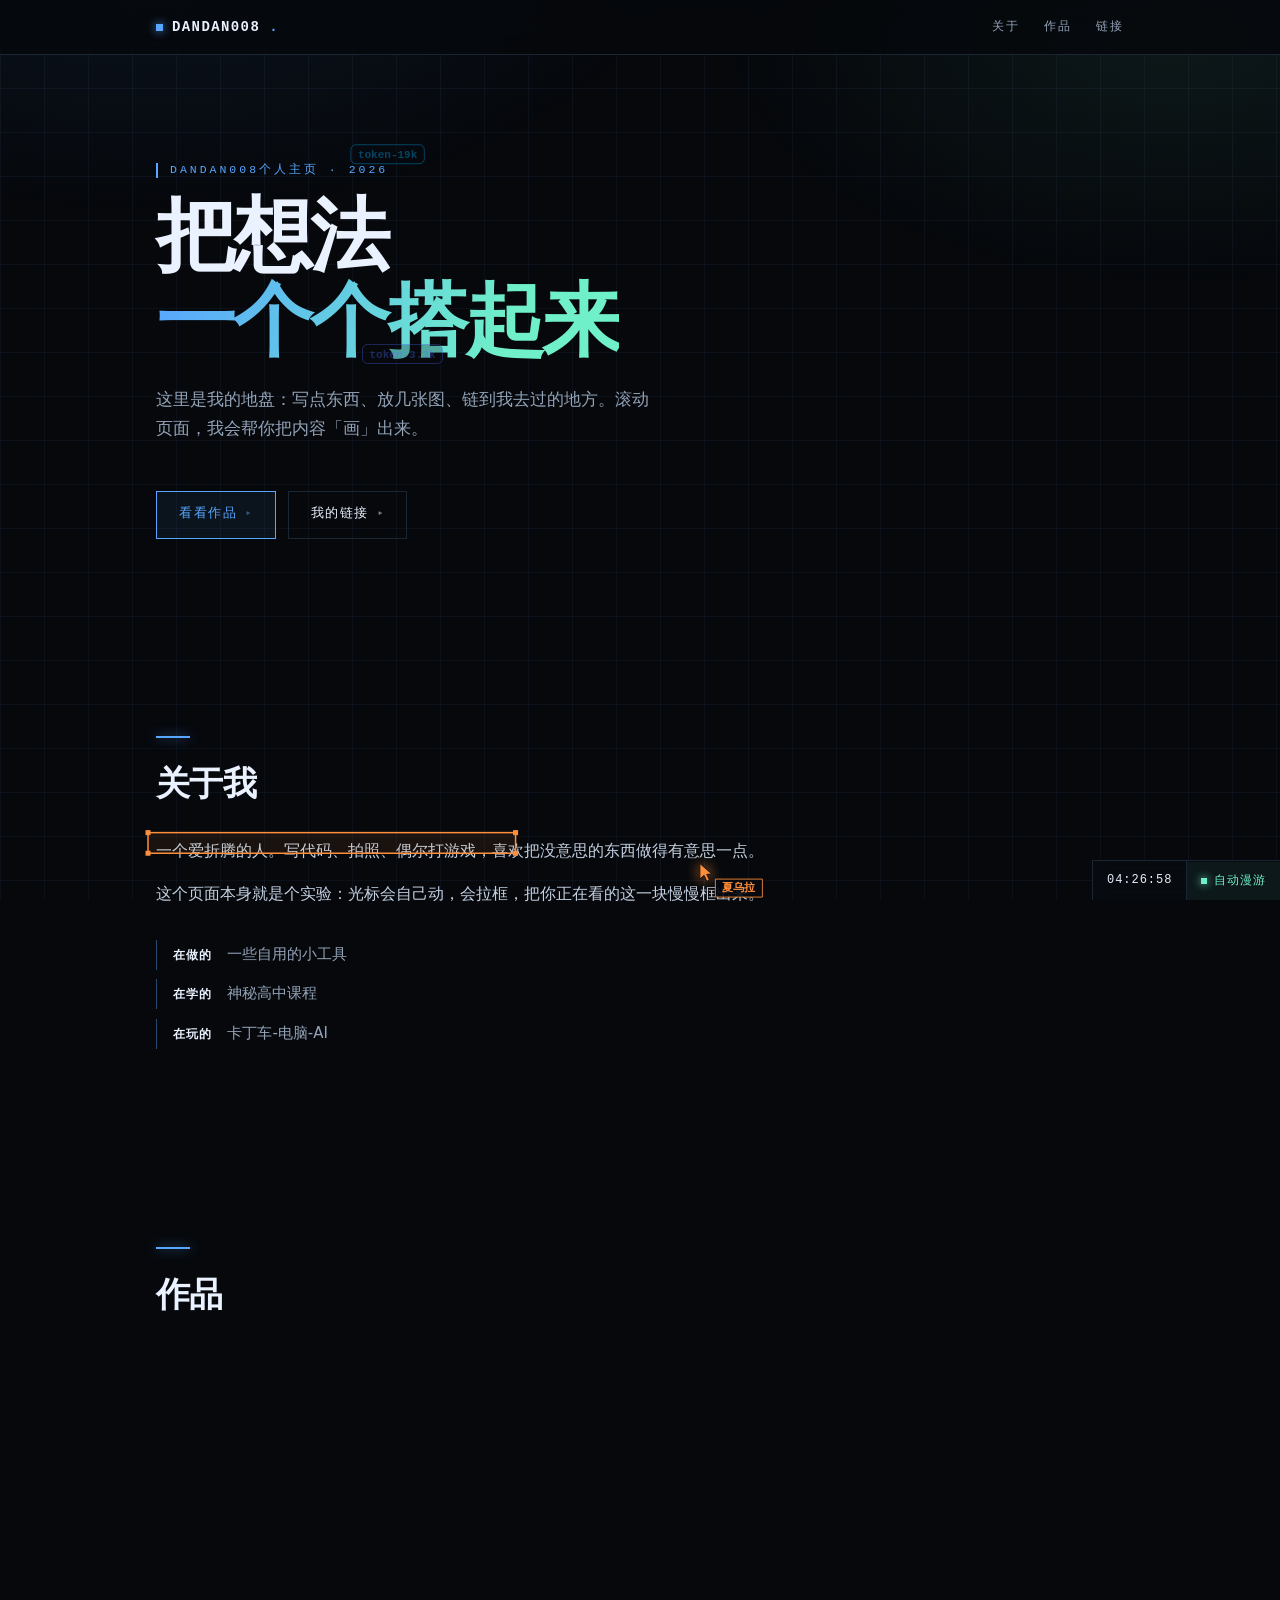
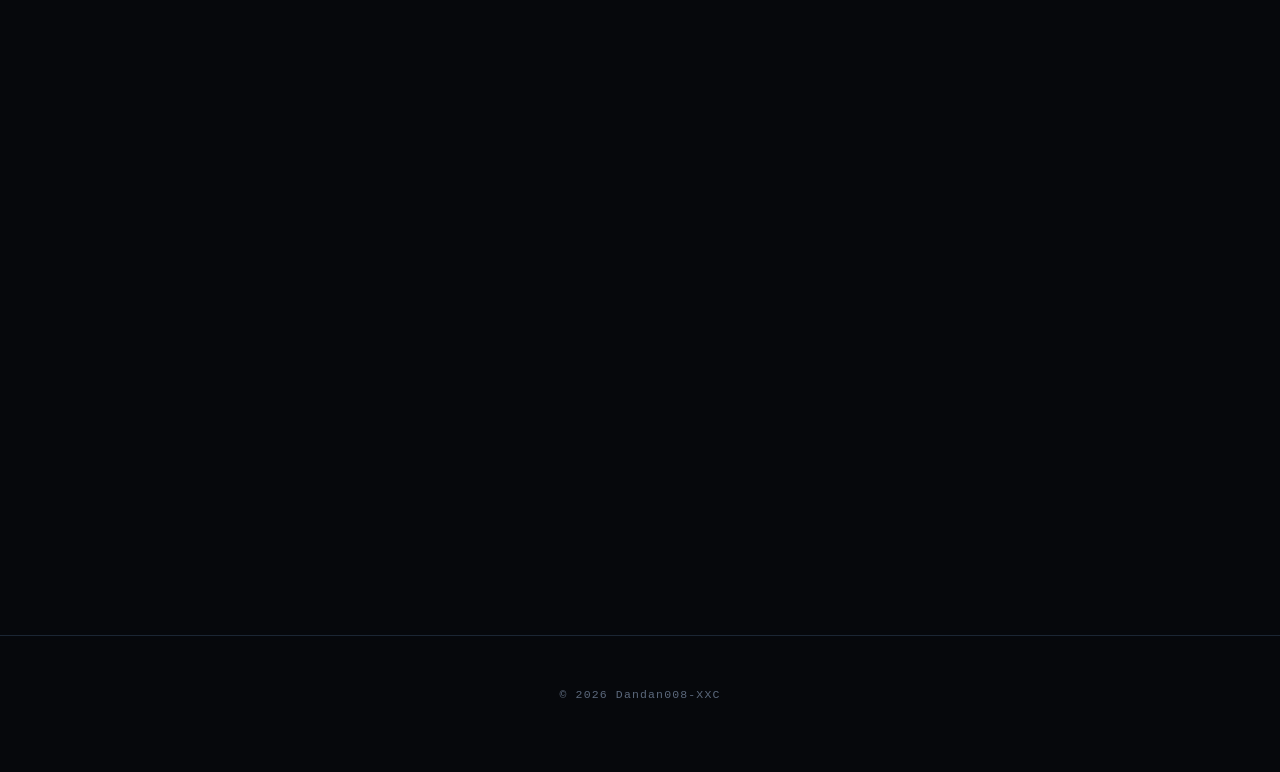
==== index.html @ 2de15831 "塔周围加三座悬浮小塔（缓慢浮动，塔收起时一起淡出）" ====
<!DOCTYPE html>
<html lang="zh-CN">
<head>
<meta charset="utf-8" />
<meta name="viewport" content="width=device-width, initial-scale=1" />
<title>Dandan008-个人主页</title>
<link rel="stylesheet" href="style.css" />
</head>
<body>
<!-- 本文件由 build.py 从 content.json 生成；改文字请用 编辑.bat -->
<!-- 动态鼠标画布：所有光标、拖拽选框都画在这里 -->
<canvas id="fx" aria-hidden="true"></canvas>

<header class="nav">
  <div class="nav-inner">
    <div class="brand">Dandan008<span class="dot">.</span></div>
    <nav>
      <a href="#about">关于</a>
      <a href="#work">作品</a>
      <a href="#links">链接</a>
    </nav>
  </div>
</header>

<main>
  <section class="hero" id="top">
    <p class="eyebrow" data-piece>Dandan008个人主页 · 2026</p>
    <h1 data-piece>把想法<br /><span class="grad">一个个搭起来</span></h1>
    <p class="lede" data-piece>
      这里是我的地盘：写点东西、放几张图、链到我去过的地方。滚动页面，我会帮你把内容「画」出来。
    </p>
    <div class="actions" data-piece>
      <a class="btn primary" href="#work">看看作品</a>
      <a class="btn ghost" href="#links">我的链接</a>
    </div>
  </section>

  <section id="about">
    <h2 data-piece>关于我</h2>
    <p data-piece>一个爱折腾的人。写代码、拍照、偶尔打游戏，喜欢把没意思的东西做得有意思一点。</p>
    <p data-piece>这个页面本身就是个实验：光标会自己动，会拉框，把你正在看的这一块慢慢框出来。</p>
    <ul class="facts">
      <li data-piece><b>在做的</b> 一些自用的小工具</li>
      <li data-piece><b>在学的</b> 神秘高中课程</li>
      <li data-piece><b>在玩的</b> 卡丁车-电脑-AI</li>
    </ul>
  </section>

  <section id="work">
    <h2 data-piece>作品</h2>
    <div class="cards">
      <article class="card" data-piece>
        <div class="tag">工具</div>
        <h3>工具箱</h3>
        <p>把零碎的小程序收进一个本地入口，双击就能开。</p>
      </article>
      <article class="card" data-piece>
        <div class="tag">实验</div>
        <h3>光标画布</h3>
        <p>就是你现在看到的这个：多光标协作，拖拽拉框。</p>
      </article>
      <article class="card" data-piece>
        <div class="tag">记录</div>
        <h3>随手记</h3>
        <p>一些没整理完的想法，先放着。</p>
      </article>
    </div>
  </section>

  <section id="links">
    <h2 data-piece>链接</h2>
    <ul class="links">
      <li data-piece><a href="https://github.com/Thanjinx" target="_blank" rel="noreferrer">GitHub <span>→</span></a></li>
      <li data-piece><a href="https://space.bilibili.com/404094997?spm_id_from=333.1007.0.0" target="_blank" rel="noreferrer">Bilibili <span>→</span></a></li>
      <li data-piece><button type="button" class="link-copy" data-copy="Dandanx123xx@163.com">Email <span class="hint">复制</span></button></li>
    </ul>
  </section>
</main>

<footer>
  <p>© 2026 Dandan008-XXC</p>
</footer>

<!-- 右下角：时钟 + 自动漫游开关 -->
<div class="hud" id="hud">
  <span class="hud-time" id="hudTime">--:--:--</span>
  <button type="button" class="hud-btn" id="hudBtn" aria-pressed="true"
          title="关掉后光标会飞到三个角上待着；再点一次继续">
    <span class="led"></span><span class="hud-label">自动漫游</span>
  </button>
</div>

<script>
// 点一下就复制（Email 之类不想跳走的链接）
document.addEventListener('click', function (e) {
  const btn = e.target.closest('.link-copy');
  if (!btn) return;
  const text = btn.dataset.copy || '';
  const hint = btn.querySelector('.hint');
  const done = () => {
    const old = hint.textContent;
    btn.classList.add('copied');
    hint.textContent = '已复制';
    setTimeout(() => { btn.classList.remove('copied'); hint.textContent = old; }, 1600);
  };
  if (navigator.clipboard && navigator.clipboard.writeText) {
    navigator.clipboard.writeText(text).then(done, () => legacyCopy(text, done));
  } else {
    legacyCopy(text, done);
  }
});

function legacyCopy(text, done) {
  const ta = document.createElement('textarea');
  ta.value = text;
  ta.style.cssText = 'position:fixed;left:-9999px;top:0';
  document.body.appendChild(ta);
  ta.select();
  try { document.execCommand('copy'); done(); } catch (err) { alert('复制失败，手动选一下：' + text); }
  ta.remove();
}
</script>
<!-- 侧边抽屉：Pleiades 监视塔（照原作设定图重画的细线版） -->
<div class="tower" id="tower" aria-hidden="true">
  <svg viewBox="0 0 76 476" preserveAspectRatio="none">
    <defs>
      <radialGradient id="gateGlow" cx="50%" cy="100%" r="90%">
        <stop offset="0%" stop-color="#f2cb7c" stop-opacity=".70"/>
        <stop offset="55%" stop-color="#f2cb7c" stop-opacity=".18"/>
        <stop offset="100%" stop-color="#f2cb7c" stop-opacity="0"/>
      </radialGradient>
      <clipPath id="shaftClip"><rect x="0" y="120" width="76" height="330"/></clipPath>
    </defs>
      <path class="tw-body" d="M32 132 L32 300 L14 430 L8 436 L8 448 L68 448 L68 436 L62 430 L44 300 L44 132 Z"/>
      <path class="tw-dome" d="M33 132 L33 118 A5 5 0 0 1 43 118 L43 132"/>
      <path class="tw-dome" d="M26 132 L26 123 A3.5 3.5 0 0 1 33 123 L33 132"/>
      <path class="tw-dome" d="M43 132 L43 123 A3.5 3.5 0 0 1 50 123 L50 132"/>
      <path class="tw-dome" d="M21 132 L21 126.5 A2.5 2.5 0 0 1 26 126.5 L26 132"/>
      <path class="tw-dome" d="M50 132 L50 126.5 A2.5 2.5 0 0 1 55 126.5 L55 132"/>
      <path class="tw-spire-line" d="M38 4 L36 96 L40 96 Z"/>
      <circle class="tw-tip" cx="38" cy="3" r="2"/>
      <path class="tw-wing" d="M10 446 C 3 320, 10 168, 31 60"/>
      <path class="tw-wing" d="M66 446 C 73 320, 66 168, 45 60"/>
      <path class="tw-hair" d="M26.3 341 L49.7 341"/>
      <path class="tw-hair" d="M22.2 371 L53.8 371"/>
      <path class="tw-hair" d="M18.0 401 L58.0 401"/>
      <path class="tw-body" d="M25 300 L51 300"/>
      <path class="tw-hair" d="M27 294 L27 300"/>
      <path class="tw-hair" d="M31 294 L31 300"/>
      <path class="tw-hair" d="M35 294 L35 300"/>
      <path class="tw-hair" d="M39 294 L39 300"/>
      <path class="tw-hair" d="M43 294 L43 300"/>
      <path class="tw-hair" d="M47 294 L47 300"/>
      <path class="tw-body" d="M26 432 L38 424 L50 432"/>
      <path class="tw-hair" d="M29 432 L29 449"/>
      <path class="tw-hair" d="M33 432 L33 449"/>
      <path class="tw-hair" d="M43 432 L43 449"/>
      <path class="tw-hair" d="M47 432 L47 449"/>
      <path class="tw-hair" d="M8 449 L68 449"/>
      <path class="tw-hair" d="M8 452.5 L68 452.5"/>
      <path class="tw-hair" d="M8 456 L68 456"/>
      <path class="tw-dash" d="M10 464 L34 464 M42 464 L66 464"/>
      <path class="tw-dash" d="M14 470 L30 470 M46 470 L62 470"/>

    <g class="tw-minis">
      <g transform="translate(-32 84) scale(0.55)">
        <g class="tw-mini" style="animation-delay:.0s">
        <path d="M10 2 L9 26 L11 26 Z"/><path d="M6 32 L6 26 A4 4 0 0 1 14 26 L14 32"/>
        <path d="M7 32 L6.4 66 L13.6 66 L13 32 Z"/><path d="M5 66 L15 66"/>
        <path class="tw-mini-door" d="M9 66 L9 62.5 A1 1 0 0 1 11 62.5 L11 66"/>
        </g>
      </g>
      <g transform="translate(-50 246) scale(0.42)">
        <g class="tw-mini" style="animation-delay:-2.4s">
        <path d="M10 2 L9 26 L11 26 Z"/><path d="M6 32 L6 26 A4 4 0 0 1 14 26 L14 32"/>
        <path d="M7 32 L6.4 66 L13.6 66 L13 32 Z"/><path d="M5 66 L15 66"/>
        <path class="tw-mini-door" d="M9 66 L9 62.5 A1 1 0 0 1 11 62.5 L11 66"/>
        </g>
      </g>
      <g transform="translate(-24 358) scale(0.34)">
        <g class="tw-mini" style="animation-delay:-4.7s">
        <path d="M10 2 L9 26 L11 26 Z"/><path d="M6 32 L6 26 A4 4 0 0 1 14 26 L14 32"/>
        <path d="M7 32 L6.4 66 L13.6 66 L13 32 Z"/><path d="M5 66 L15 66"/>
        <path class="tw-mini-door" d="M9 66 L9 62.5 A1 1 0 0 1 11 62.5 L11 66"/>
        </g>
      </g>
    </g>
    <g class="gate" clip-path="url(#shaftClip)">
      <path class="lite" d="M31 449 L31 434 A7 7 0 0 1 45 434 L45 449 Z"/>
      <path class="leaf" d="M31 449 L31 434 A7 7 0 0 1 45 434 L45 449 Z"/>
    </g>
  </svg>
</div>
<div class="tower-slit" aria-hidden="true"></div>

<script src="fx.js"></script>
</body>
</html>
---- style.css ----
:root {
  --bg: #06080c;
  --panel: #0a0e14;
  --line: #1b2634;
  --line-hi: rgba(88,166,255,.45);
  --txt: #eaf2ff;
  --dim: #93a3b8;
  --accent: #58a6ff;
  --accent-2: #6ff0c8;
  --mono: ui-monospace, "JetBrains Mono", "Cascadia Mono", Consolas, Menlo, monospace;
  --max: 1080px;
}

* { box-sizing: border-box; }

html {
  scroll-behavior: smooth;
  background: var(--bg);
  min-height: 100%;
}

body {
  margin: 0;
  color: var(--txt);
  isolation: isolate;
  font: 16px/1.72 "Microsoft YaHei UI", "Microsoft YaHei", "PingFang SC",
        "HarmonyOS Sans SC", "Source Han Sans SC", "Noto Sans SC", system-ui, -apple-system, sans-serif;
  text-rendering: optimizeLegibility;
  -webkit-text-size-adjust: 100%;
  overflow-x: hidden;
}

/* 细网格底纹 + 顶部冷光 */
body::before {
  content: "";
  position: fixed;
  inset: 0;
  z-index: -1;
  pointer-events: none;
  background-image:
    linear-gradient(to right, rgba(120,180,255,.055) 1px, transparent 1px),
    linear-gradient(to bottom, rgba(120,180,255,.055) 1px, transparent 1px),
    radial-gradient(900px 520px at 12% -12%, rgba(88,166,255,.10), transparent 62%),
    radial-gradient(760px 420px at 92% 4%, rgba(111,240,200,.07), transparent 60%);
  background-size: 44px 44px, 44px 44px, 100% 100%, 100% 100%;
}

#fx {
  position: fixed;
  inset: 0;
  width: 100%;
  height: 100%;
  pointer-events: none;
  z-index: 40;
}

/* ---------- 导航 ---------- */
.nav {
  position: sticky;
  top: 0;
  z-index: 60;
  background: rgba(6,8,12,.82);
  backdrop-filter: blur(12px);
  -webkit-backdrop-filter: blur(12px);
  border-bottom: 1px solid var(--line);
}
.nav-inner {
  max-width: var(--max);
  margin: 0 auto;
  display: flex;
  align-items: center;
  justify-content: space-between;
  gap: 20px;
  padding: 15px clamp(20px, 5vw, 56px);
}
.brand {
  display: inline-flex;
  align-items: center;
  gap: 9px;
  font-family: var(--mono);
  font-weight: 600;
  letter-spacing: .1em;
  font-size: 14px;
  text-transform: uppercase;
}
.brand::before {
  content: "";
  width: 7px; height: 7px;
  background: var(--accent);
  box-shadow: 0 0 10px rgba(88,166,255,.9);
}
.brand .dot { color: var(--accent); }
.nav nav { display: flex; gap: 24px; }
.nav a {
  position: relative;
  color: var(--dim);
  text-decoration: none;
  font-family: var(--mono);
  font-size: 12px;
  letter-spacing: .16em;
  text-transform: uppercase;
  transition: color .2s;
}
.nav a::after {
  content: "";
  position: absolute; left: 0; right: 0; bottom: -6px; height: 1px;
  background: var(--accent);
  transform: scaleX(0); transform-origin: left;
  transition: transform .25s;
}
.nav a:hover { color: var(--accent); }
.nav a:hover::after { transform: scaleX(1); }

/* ---------- 版式 ---------- */
main {
  position: relative;
  z-index: 10;
  max-width: var(--max);
  margin: 0 auto;
  padding: 0 clamp(20px, 5vw, 56px) 120px;
}

section { padding: clamp(62px, 11vh, 130px) 0; }

h1 {
  font-size: clamp(40px, 7.4vw, 80px);
  line-height: 1.06;
  letter-spacing: -.035em;
  margin: 12px 0 22px;
  font-weight: 700;
}
.grad {
  background: linear-gradient(104deg, var(--accent) 0%, var(--accent-2) 76%);
  -webkit-background-clip: text;
  background-clip: text;
  color: transparent;
}
h2 {
  position: relative;
  font-size: clamp(24px, 3vw, 34px);
  margin: 0 0 24px;
  letter-spacing: -.015em;
  font-weight: 700;
  padding-top: 18px;
}
h2::before {
  content: "";
  position: absolute; left: 0; top: 0;
  width: 34px; height: 2px;
  background: var(--accent);
  box-shadow: 0 0 12px rgba(88,166,255,.7);
}
h3 { margin: 4px 0 8px; font-size: 17px; letter-spacing: -.01em; }

.eyebrow {
  display: inline-block;
  color: var(--accent);
  font-family: var(--mono);
  font-size: 11.5px;
  letter-spacing: .26em;
  text-transform: uppercase;
  margin: 0;
  padding-left: 12px;
  border-left: 2px solid var(--accent);
  line-height: 1.3;
}
.lede { color: var(--dim); font-size: clamp(15px, 1.5vw, 17px); max-width: 46ch; }
section p { color: #c3d0e0; max-width: 62ch; }

/* ---------- 按钮 ---------- */
.actions { display: inline-flex; gap: 12px; flex-wrap: wrap; margin-top: 30px; }
.btn {
  position: relative;
  display: inline-flex;
  align-items: center;
  gap: 8px;
  padding: 12px 22px;
  border-radius: 0;
  text-decoration: none;
  font-family: var(--mono);
  font-size: 12.5px;
  letter-spacing: .12em;
  text-transform: uppercase;
  border: 1px solid var(--line);
  background: transparent;
  color: var(--txt);
  transition: color .2s, border-color .2s, background .2s, box-shadow .25s;
}
.btn::after {
  content: "▸";
  opacity: .5;
  transition: transform .2s, opacity .2s;
}
.btn:hover::after { transform: translateX(3px); opacity: 1; }
.btn.primary {
  border-color: var(--accent);
  color: var(--accent);
  background: rgba(88,166,255,.07);
}
.btn.primary:hover {
  background: rgba(88,166,255,.16);
  box-shadow: 0 0 0 1px rgba(88,166,255,.5), 0 0 24px rgba(88,166,255,.25);
}
.btn.ghost:hover {
  border-color: var(--accent-2);
  color: var(--accent-2);
  background: rgba(111,240,200,.06);
}

/* ---------- 列表 ---------- */
.facts { list-style: none; padding: 0; margin: 32px 0 0; display: grid; gap: 10px; }
.facts li {
  border-left: 1px solid rgba(88,166,255,.42);
  padding: 2px 0 2px 16px;
  color: var(--dim);
  font-size: 15px;
}
.facts b {
  color: var(--txt);
  font-weight: 600;
  margin-right: 10px;
  font-family: var(--mono);
  font-size: 12px;
  letter-spacing: .1em;
}

.cards {
  display: grid;
  grid-template-columns: repeat(auto-fit, minmax(230px, 1fr));
  gap: 14px;
  margin-top: 6px;
}
.card {
  position: relative;
  padding: 24px;
  border: 1px solid var(--line);
  border-radius: 0;
  background: linear-gradient(180deg, rgba(255,255,255,.022), rgba(255,255,255,0));
  transition: border-color .25s, background .25s;
}
.card::before,
.card::after {
  content: "";
  position: absolute;
  width: 10px; height: 10px;
  border: 1px solid rgba(88,166,255,.35);
  transition: border-color .25s;
  pointer-events: none;
}
.card::before { left: -1px; top: -1px; border-right: 0; border-bottom: 0; }
.card::after { right: -1px; bottom: -1px; border-left: 0; border-top: 0; }
.card:hover {
  border-color: rgba(88,166,255,.35);
  background: linear-gradient(180deg, rgba(88,166,255,.07), rgba(255,255,255,0));
}
.card:hover::before,
.card:hover::after { border-color: var(--accent); }
.card p { color: #aebccd; font-size: 14px; margin: 0; }
.tag {
  display: inline-block;
  font-family: var(--mono);
  font-size: 10.5px;
  letter-spacing: .14em;
  text-transform: uppercase;
  color: var(--accent-2);
  border: 1px solid rgba(111,240,200,.32);
  border-radius: 0;
  padding: 3px 8px;
  margin-bottom: 14px;
}

.links { list-style: none; padding: 0; margin: 4px 0 0; }
.links li { border-bottom: 1px solid var(--line); position: relative; }
.links a {
  display: flex;
  justify-content: space-between;
  align-items: center;
  padding: 17px 2px;
  color: var(--txt);
  text-decoration: none;
  font-size: 16px;
  transition: padding .25s, color .25s;
}
.links button {
  display: flex;
  justify-content: space-between;
  align-items: center;
  width: 100%;
  padding: 17px 2px;
  color: var(--txt);
  background: none;
  border: 0;
  font: inherit;
  font-size: 16px;
  text-align: left;
  cursor: pointer;
  transition: padding .25s, color .25s;
}
.links button .hint { color: var(--accent); font-family: var(--mono); font-size: 12px; letter-spacing: .1em; transition: opacity .25s; }
.links button:hover { padding-left: 12px; color: var(--accent); }
.links button.copied .hint { opacity: .9; }
.links a span { color: var(--accent); transition: transform .25s; }
.links a:hover { padding-left: 12px; color: var(--accent); }
.links a:hover span { transform: translateX(4px); }

footer {
  position: relative;
  z-index: 10;
  text-align: center;
  color: #5b687c;
  font-family: var(--mono);
  font-size: 11.5px;
  letter-spacing: .1em;
  padding: 38px 20px 56px;
  border-top: 1px solid var(--line);
}

/* ---------- 滚动构建：被光标「框出来」后蹦出来 ---------- */
[data-piece] {
  opacity: 0;
  will-change: opacity, transform;
}
[data-piece].in {
  opacity: 1;
  animation: piece-pop .18s cubic-bezier(.2,.9,.2,1) both;
}
@keyframes piece-pop {
  0%   { opacity: 0; transform: translateY(4px) scale(.985); }
  100% { opacity: 1; transform: none; }
}

@media (prefers-reduced-motion: reduce) {
  [data-piece] { opacity: 1 !important; animation: none !important; }
  html { scroll-behavior: auto; }
}

/* 右下角：时钟 + 自动漫游开关 */
.hud {
  position: fixed;
  right: var(--sbw, 0px);
  bottom: 0;
  z-index: 60;
  display: flex;
  align-items: center;
  gap: 0;
  padding: 0;
  border: 1px solid var(--line);
  border-right: 0;
  border-bottom: 0;
  border-radius: 0;
  background: rgba(8,11,16,.82);
  backdrop-filter: blur(10px);
  -webkit-backdrop-filter: blur(10px);
  font-family: var(--mono);
  font-size: 12px;
  font-weight: 500;
  color: var(--txt);
  user-select: none;
}
.hud-time {
  padding: 9px 14px;
  letter-spacing: .08em;
  font-variant-numeric: tabular-nums;
  border-right: 1px solid var(--line);
}
.hud-btn {
  display: inline-flex;
  align-items: center;
  gap: 7px;
  padding: 9px 14px;
  border: 0;
  border-radius: 0;
  background: transparent;
  color: var(--dim);
  font: inherit;
  font-size: 11.5px;
  letter-spacing: .08em;
  cursor: pointer;
  transition: color .2s, background .2s;
}
.hud-btn .led {
  width: 6px; height: 6px;
  background: #39424f;
  transition: background .2s, box-shadow .2s;
}
.hud-btn[aria-pressed="true"] { color: var(--accent-2); background: rgba(111,240,200,.06); }
.hud-btn[aria-pressed="true"] .led { background: var(--accent-2); box-shadow: 0 0 8px var(--accent-2); }
.hud-btn:hover { color: var(--txt); }

body.away .tower-slit { opacity: 1; }

/* ===== 侧边抽屉：Pleiades 监视塔（细线蓝图） ===== */
.tower {
  position: fixed;
  right: var(--sbw, 0px);
  top: 50%;
  z-index: 55;
  width: 76px;
  height: min(62vh, 470px);
  margin-top: calc(min(62vh, 470px) / -2);
  pointer-events: none;
  transform: translateX(calc(100% + 24px));
  transition: transform .42s cubic-bezier(.25,.9,.2,1);
}
.tower.in { transform: translateX(0); }
.tower svg { width: 100%; height: 100%; display: block; overflow: visible; }

.tower svg path, .tower svg circle { vector-effect: non-scaling-stroke; }
.tw-body {
  fill: rgba(224,185,106,.045);
  stroke: rgba(224,185,106,.62);
  stroke-width: 1;
}
.tw-dome { fill: rgba(224,185,106,.06); stroke: rgba(224,185,106,.55); stroke-width: 1; }
.tw-spire-line { fill: rgba(224,185,106,.08); stroke: rgba(224,185,106,.62); stroke-width: 1; }
.tw-wing { fill: none; stroke: rgba(224,185,106,.28); stroke-width: 1; }
.tw-hair { stroke: rgba(224,185,106,.22); stroke-width: 1; fill: none; }
.tw-dash { stroke: rgba(224,185,106,.30); stroke-width: 1; stroke-dasharray: 3 4; fill: none; }
.tw-minis { transition: opacity .3s ease; }
.tower:not(.in) .tw-minis { opacity: 0; }
.tw-mini { animation: twFloat 7.5s ease-in-out infinite; }
.tw-mini path {
  fill: none;
  stroke: rgba(224,185,106,.52);
  stroke-width: 1;
  vector-effect: non-scaling-stroke;
}
.tw-mini path.tw-mini-door { stroke: rgba(240,217,168,.55); }
@keyframes twFloat {
  0%, 100% { transform: translateY(0); }
  50%      { transform: translateY(-5px); }
}
.tw-tip { fill: #f0d9a8; filter: drop-shadow(0 0 6px rgba(240,217,168,.9)); }

.gate .leaf {
  fill: rgba(8,7,4,.95);
  stroke: rgba(224,185,106,.62);
  stroke-width: 1;
  vector-effect: non-scaling-stroke;
  transition: transform .34s ease, opacity .34s ease;
}
.gate .lite {
  fill: url(#gateGlow);
  stroke: rgba(224,185,106,.55);
  stroke-width: 1;
  vector-effect: non-scaling-stroke;
  opacity: 0;
  transition: opacity .3s ease;
}
.tower.open .gate .leaf { transform: translate(0, 24px); opacity: 0; }
.tower.open .gate .lite { opacity: 1; }

/* 收起时贴在屏幕边缘的一道塔影 */
.tower-slit {
  position: fixed; right: var(--sbw, 0px); top: 50%; z-index: 54;
  width: 2px; height: min(62vh, 470px); margin-top: calc(min(62vh, 470px) / -2);
  pointer-events: none;
  opacity: 0; transition: opacity .3s ease;
  background: linear-gradient(180deg, rgba(240,217,168,.55), rgba(240,217,168,.10));
  box-shadow: 0 0 10px rgba(240,200,120,.30);
}
body.away .tower-slit { opacity: 1; }

@media (max-width: 560px) {
  .tower, .tower-slit { display: none; }
}
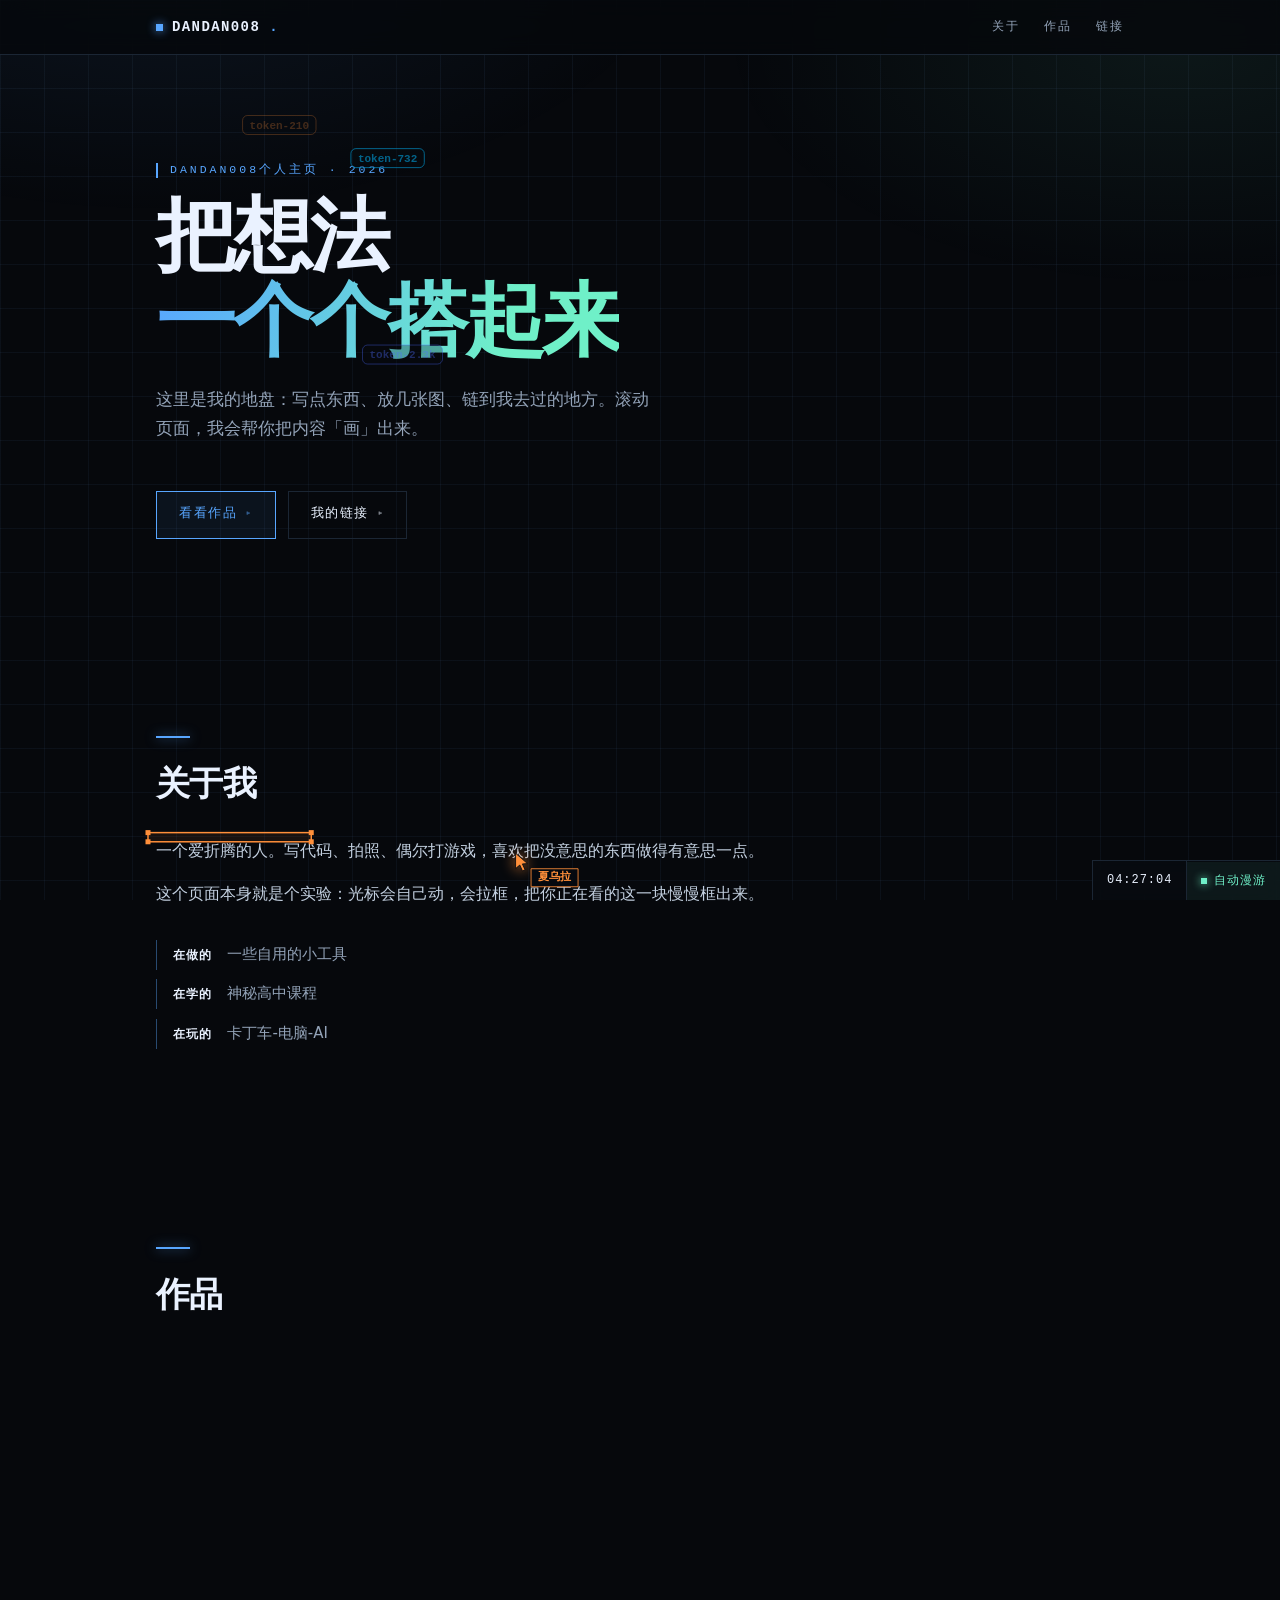
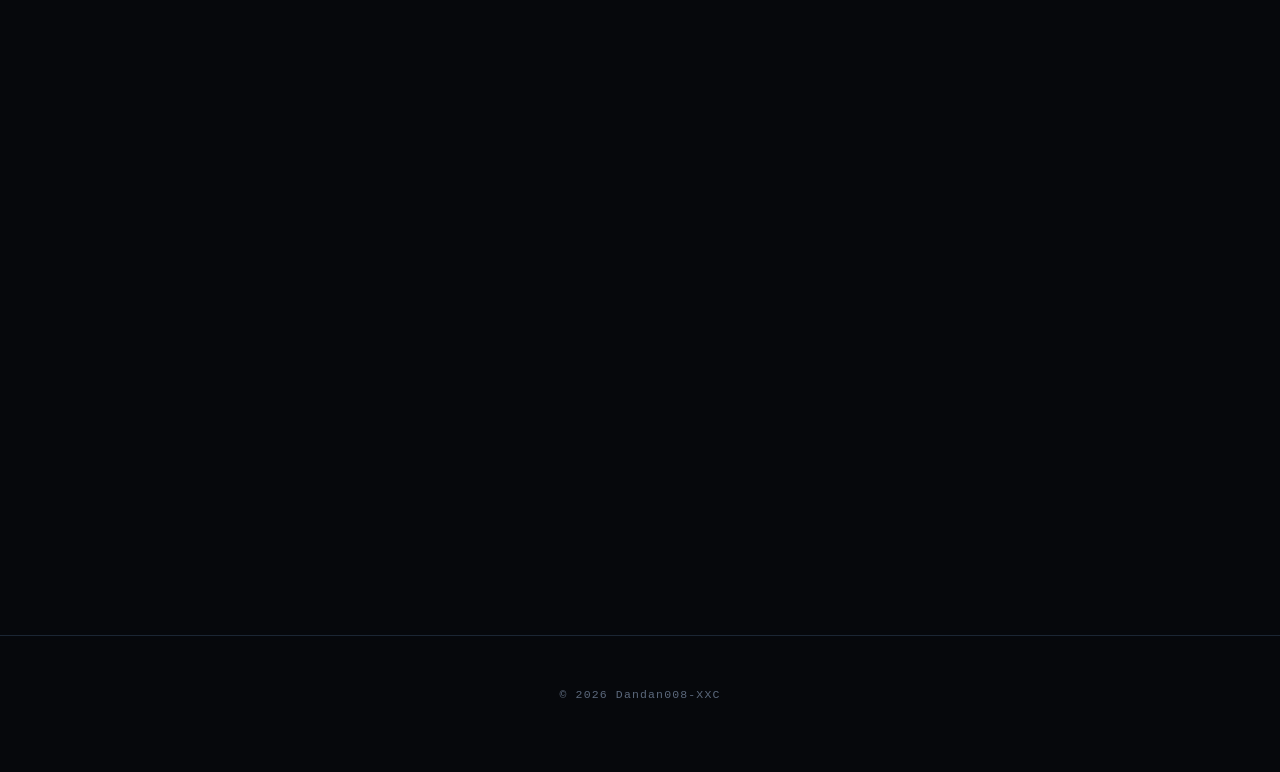
==== commit beb52479: "三座小塔改成挂在塔顶：顶端穹顶群下方倒悬，随主塔一起淡入淡出" ====
--- a/index.html
+++ b/index.html
@@ -122,7 +122,7 @@
 </script>
 <!-- 侧边抽屉：Pleiades 监视塔（照原作设定图重画的细线版） -->
 <div class="tower" id="tower" aria-hidden="true">
-  <svg viewBox="0 0 76 476" preserveAspectRatio="none">
+<svg viewBox="0 0 76 476" preserveAspectRatio="none">
     <defs>
       <radialGradient id="gateGlow" cx="50%" cy="100%" r="90%">
         <stop offset="0%" stop-color="#f2cb7c" stop-opacity=".70"/>
@@ -131,60 +131,56 @@
       </radialGradient>
       <clipPath id="shaftClip"><rect x="0" y="120" width="76" height="330"/></clipPath>
     </defs>
-      <path class="tw-body" d="M32 132 L32 300 L14 430 L8 436 L8 448 L68 448 L68 436 L62 430 L44 300 L44 132 Z"/>
-      <path class="tw-dome" d="M33 132 L33 118 A5 5 0 0 1 43 118 L43 132"/>
-      <path class="tw-dome" d="M26 132 L26 123 A3.5 3.5 0 0 1 33 123 L33 132"/>
-      <path class="tw-dome" d="M43 132 L43 123 A3.5 3.5 0 0 1 50 123 L50 132"/>
-      <path class="tw-dome" d="M21 132 L21 126.5 A2.5 2.5 0 0 1 26 126.5 L26 132"/>
-      <path class="tw-dome" d="M50 132 L50 126.5 A2.5 2.5 0 0 1 55 126.5 L55 132"/>
-      <path class="tw-spire-line" d="M38 4 L36 96 L40 96 Z"/>
-      <circle class="tw-tip" cx="38" cy="3" r="2"/>
-      <path class="tw-wing" d="M10 446 C 3 320, 10 168, 31 60"/>
-      <path class="tw-wing" d="M66 446 C 73 320, 66 168, 45 60"/>
-      <path class="tw-hair" d="M26.3 341 L49.7 341"/>
-      <path class="tw-hair" d="M22.2 371 L53.8 371"/>
-      <path class="tw-hair" d="M18.0 401 L58.0 401"/>
-      <path class="tw-body" d="M25 300 L51 300"/>
-      <path class="tw-hair" d="M27 294 L27 300"/>
-      <path class="tw-hair" d="M31 294 L31 300"/>
-      <path class="tw-hair" d="M35 294 L35 300"/>
-      <path class="tw-hair" d="M39 294 L39 300"/>
-      <path class="tw-hair" d="M43 294 L43 300"/>
-      <path class="tw-hair" d="M47 294 L47 300"/>
-      <path class="tw-body" d="M26 432 L38 424 L50 432"/>
-      <path class="tw-hair" d="M29 432 L29 449"/>
-      <path class="tw-hair" d="M33 432 L33 449"/>
-      <path class="tw-hair" d="M43 432 L43 449"/>
-      <path class="tw-hair" d="M47 432 L47 449"/>
-      <path class="tw-hair" d="M8 449 L68 449"/>
-      <path class="tw-hair" d="M8 452.5 L68 452.5"/>
-      <path class="tw-hair" d="M8 456 L68 456"/>
-      <path class="tw-dash" d="M10 464 L34 464 M42 464 L66 464"/>
-      <path class="tw-dash" d="M14 470 L30 470 M46 470 L62 470"/>
-
-    <g class="tw-minis">
-      <g transform="translate(-32 84) scale(0.55)">
-        <g class="tw-mini" style="animation-delay:.0s">
-        <path d="M10 2 L9 26 L11 26 Z"/><path d="M6 32 L6 26 A4 4 0 0 1 14 26 L14 32"/>
-        <path d="M7 32 L6.4 66 L13.6 66 L13 32 Z"/><path d="M5 66 L15 66"/>
-        <path class="tw-mini-door" d="M9 66 L9 62.5 A1 1 0 0 1 11 62.5 L11 66"/>
-        </g>
-      </g>
-      <g transform="translate(-50 246) scale(0.42)">
-        <g class="tw-mini" style="animation-delay:-2.4s">
-        <path d="M10 2 L9 26 L11 26 Z"/><path d="M6 32 L6 26 A4 4 0 0 1 14 26 L14 32"/>
-        <path d="M7 32 L6.4 66 L13.6 66 L13 32 Z"/><path d="M5 66 L15 66"/>
-        <path class="tw-mini-door" d="M9 66 L9 62.5 A1 1 0 0 1 11 62.5 L11 66"/>
-        </g>
-      </g>
-      <g transform="translate(-24 358) scale(0.34)">
-        <g class="tw-mini" style="animation-delay:-4.7s">
-        <path d="M10 2 L9 26 L11 26 Z"/><path d="M6 32 L6 26 A4 4 0 0 1 14 26 L14 32"/>
-        <path d="M7 32 L6.4 66 L13.6 66 L13 32 Z"/><path d="M5 66 L15 66"/>
-        <path class="tw-mini-door" d="M9 66 L9 62.5 A1 1 0 0 1 11 62.5 L11 66"/>
-        </g>
-      </g>
-    </g>
+      <g class="tw-minis"><g class="tw-mini" style="animation-delay:-1.5s">
+          <path class="tw-mini-dome" d="M33.8 116 L33.8 110 A4.2 4.2 0 0 1 42.2 110 L42.2 116"/>
+          <path d="M33.8 116 L36.236 196 L39.764 196 L42.2 116 Z"/>
+          <path class="tw-mini-hair" d="M34.64 142 L41.36 142"/>
+          <path class="tw-mini-hair" d="M35.396 172 L40.604 172"/>
+          <path class="tw-mini-hair" d="M35.9 200 L40.1 200"/>
+        </g></g>
+        <path class="tw-body" d="M32 132 L32 300 L14 430 L8 436 L8 448 L68 448 L68 436 L62 430 L44 300 L44 132 Z"/>
+        <path class="tw-dome" d="M33 132 L33 118 A5 5 0 0 1 43 118 L43 132"/>
+        <path class="tw-dome" d="M26 132 L26 123 A3.5 3.5 0 0 1 33 123 L33 132"/>
+        <path class="tw-dome" d="M43 132 L43 123 A3.5 3.5 0 0 1 50 123 L50 132"/>
+        <path class="tw-dome" d="M21 132 L21 126.5 A2.5 2.5 0 0 1 26 126.5 L26 132"/>
+        <path class="tw-dome" d="M50 132 L50 126.5 A2.5 2.5 0 0 1 55 126.5 L55 132"/>
+        <g class="tw-minis"><g class="tw-mini" style="animation-delay:.0s">
+          <path class="tw-mini-dome" d="M18.8 130 L18.8 124 A5.2 5.2 0 0 1 29.2 124 L29.2 130"/>
+          <path d="M18.8 130 L24.6 272.0 L23.4 272.0 L29.2 130 Z"/>
+          <path class="tw-mini-hair" d="M19.84 156 L28.16 156"/>
+          <path class="tw-mini-hair" d="M20.776 186 L27.224 186"/>
+          <path class="tw-mini-hair" d="M21.4 214 L26.6 214"/>
+        </g><g class="tw-mini" style="animation-delay:-3.2s">
+          <path class="tw-mini-dome" d="M46.8 130 L46.8 124 A5.2 5.2 0 0 1 57.2 124 L57.2 130"/>
+          <path d="M46.8 130 L52.6 272.0 L51.4 272.0 L57.2 130 Z"/>
+          <path class="tw-mini-hair" d="M47.84 156 L56.16 156"/>
+          <path class="tw-mini-hair" d="M48.775999999999996 186 L55.224000000000004 186"/>
+          <path class="tw-mini-hair" d="M49.4 214 L54.6 214"/>
+        </g></g>
+        <path class="tw-spire-line" d="M38 4 L36 96 L40 96 Z"/>
+        <circle class="tw-tip" cx="38" cy="3" r="2"/>
+        <path class="tw-wing" d="M10 446 C 3 320, 10 168, 31 60"/>
+        <path class="tw-wing" d="M66 446 C 73 320, 66 168, 45 60"/>
+        <path class="tw-hair" d="M26.3 341 L49.7 341"/>
+        <path class="tw-hair" d="M22.2 371 L53.8 371"/>
+        <path class="tw-hair" d="M18.0 401 L58.0 401"/>
+        <path class="tw-body" d="M25 300 L51 300"/>
+        <path class="tw-hair" d="M27 294 L27 300"/>
+        <path class="tw-hair" d="M31 294 L31 300"/>
+        <path class="tw-hair" d="M35 294 L35 300"/>
+        <path class="tw-hair" d="M39 294 L39 300"/>
+        <path class="tw-hair" d="M43 294 L43 300"/>
+        <path class="tw-hair" d="M47 294 L47 300"/>
+        <path class="tw-body" d="M26 432 L38 424 L50 432"/>
+        <path class="tw-hair" d="M29 432 L29 449"/>
+        <path class="tw-hair" d="M33 432 L33 449"/>
+        <path class="tw-hair" d="M43 432 L43 449"/>
+        <path class="tw-hair" d="M47 432 L47 449"/>
+        <path class="tw-hair" d="M8 449 L68 449"/>
+        <path class="tw-hair" d="M8 452.5 L68 452.5"/>
+        <path class="tw-hair" d="M8 456 L68 456"/>
+        <path class="tw-dash" d="M10 464 L34 464 M42 464 L66 464"/>
+        <path class="tw-dash" d="M14 470 L30 470 M46 470 L62 470"/>
     <g class="gate" clip-path="url(#shaftClip)">
       <path class="lite" d="M31 449 L31 434 A7 7 0 0 1 45 434 L45 449 Z"/>
       <path class="leaf" d="M31 449 L31 434 A7 7 0 0 1 45 434 L45 449 Z"/>
--- a/style.css
+++ b/style.css
@@ -420,15 +420,16 @@
 .tower:not(.in) .tw-minis { opacity: 0; }
 .tw-mini { animation: twFloat 7.5s ease-in-out infinite; }
 .tw-mini path {
-  fill: none;
-  stroke: rgba(224,185,106,.52);
+  fill: rgba(224,185,106,.03);
+  stroke: rgba(224,185,106,.50);
   stroke-width: 1;
   vector-effect: non-scaling-stroke;
 }
-.tw-mini path.tw-mini-door { stroke: rgba(240,217,168,.55); }
+.tw-mini-dome { fill: rgba(224,185,106,.10); stroke: rgba(224,185,106,.58); }
+.tw-mini .tw-mini-hair { stroke: rgba(224,185,106,.20); fill: none; }
 @keyframes twFloat {
   0%, 100% { transform: translateY(0); }
-  50%      { transform: translateY(-5px); }
+  50%      { transform: translateY(-3px); }
 }
 .tw-tip { fill: #f0d9a8; filter: drop-shadow(0 0 6px rgba(240,217,168,.9)); }
 
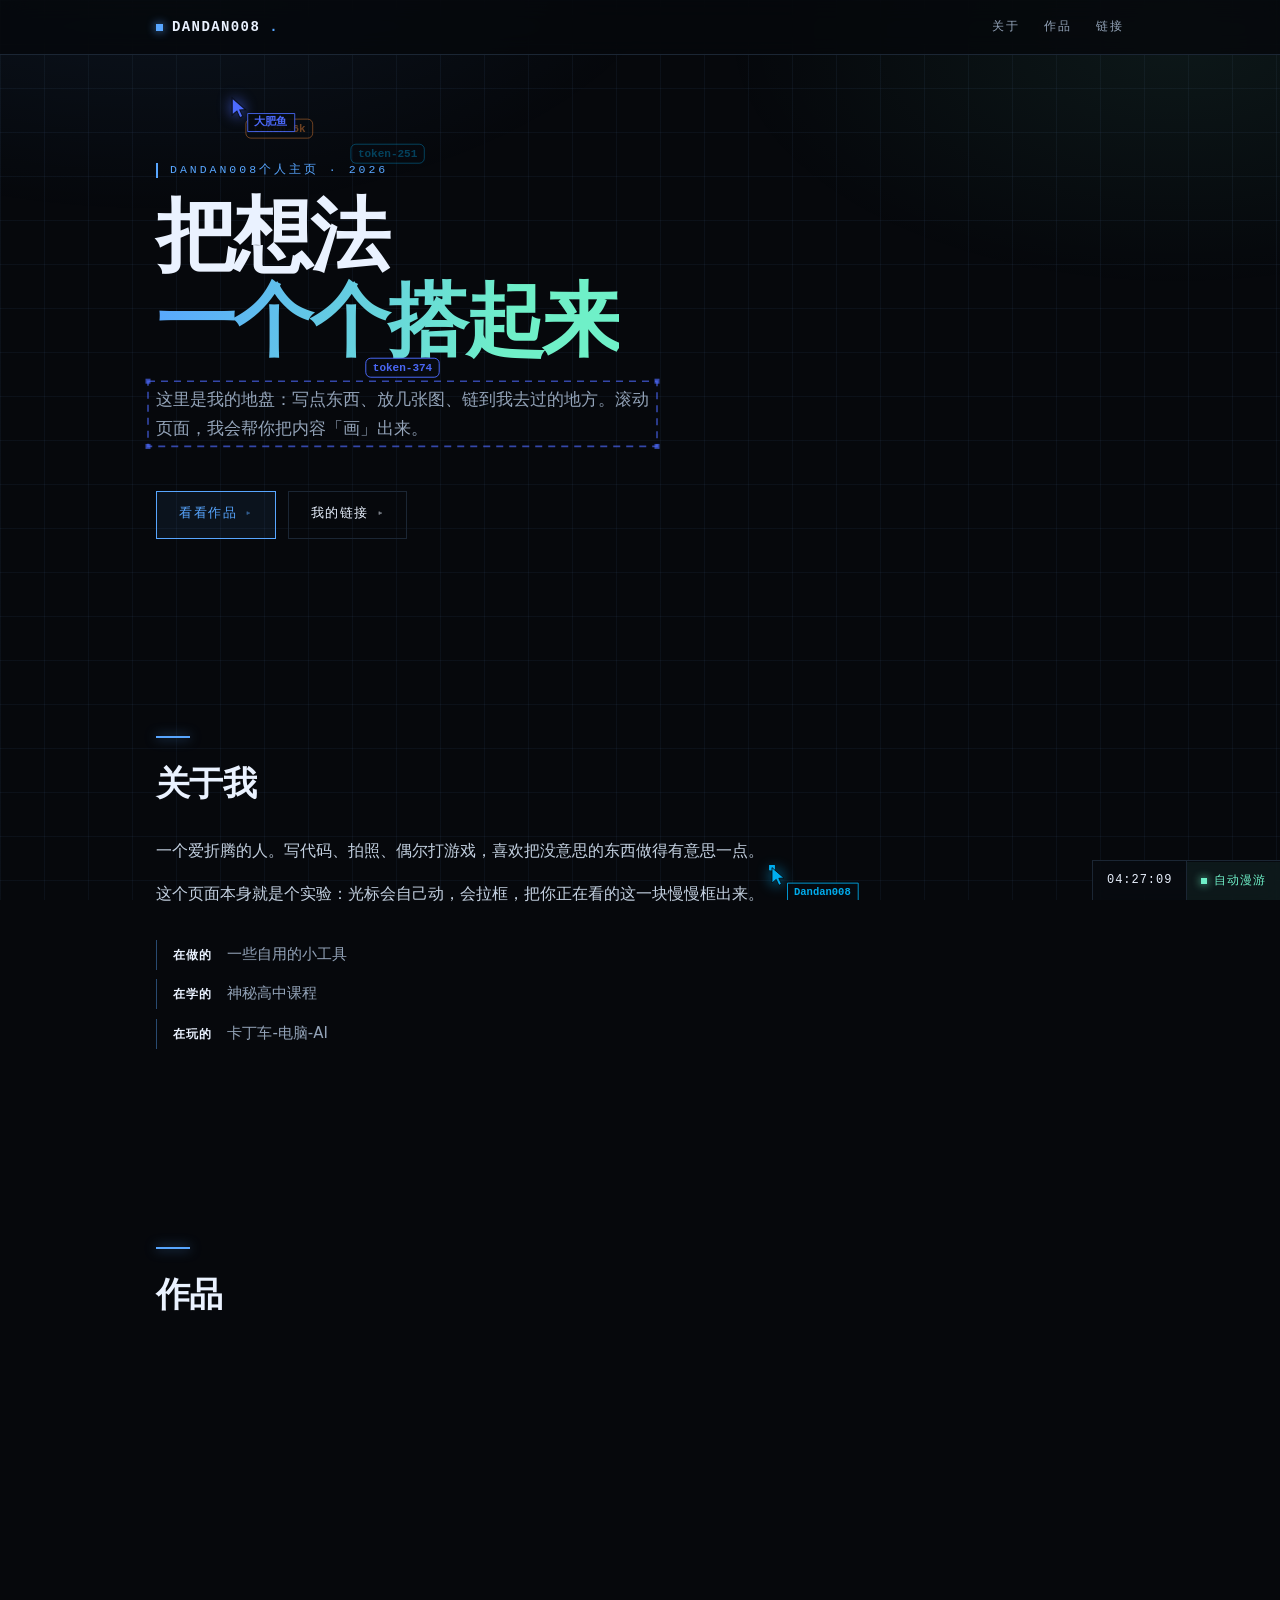
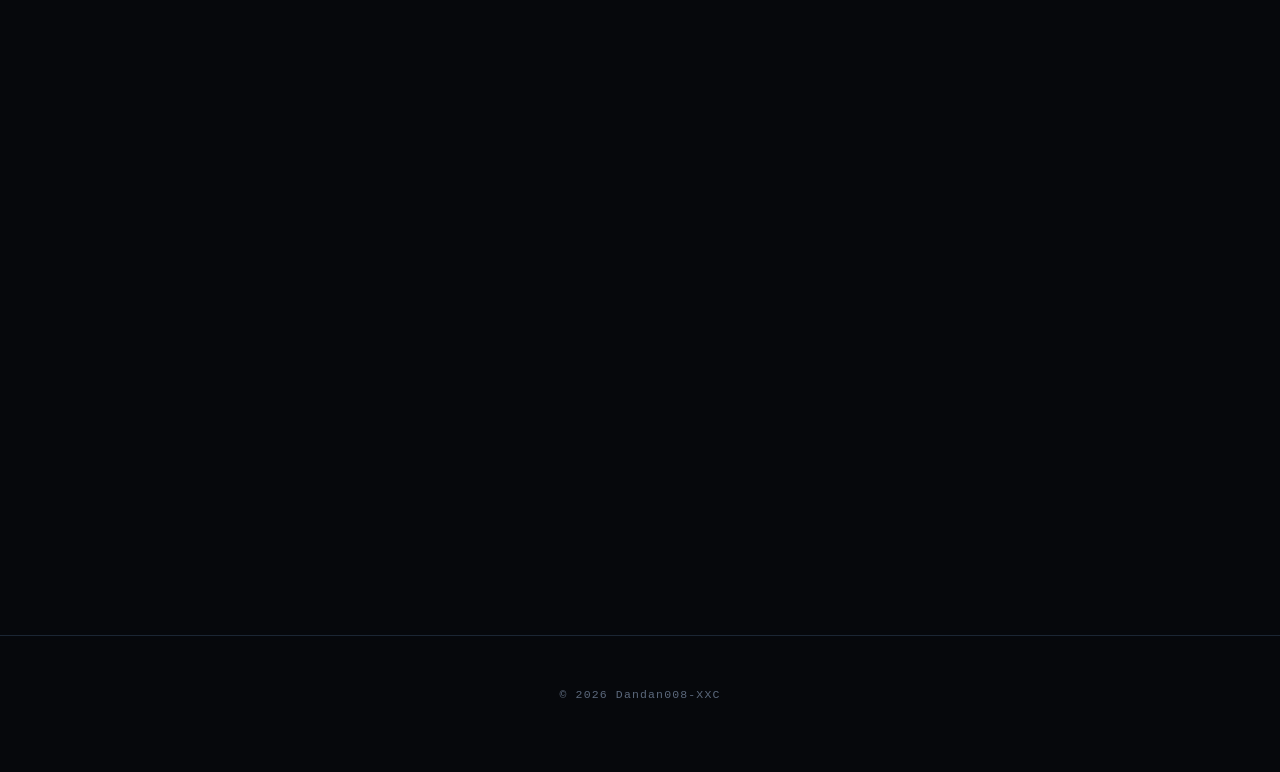
==== commit df2cd842: "塔加遮挡：重排绘制顺序 + 主体不透明填充，两侧小塔收窄缩短，飞翼淡化" ====
--- a/index.html
+++ b/index.html
@@ -131,56 +131,38 @@
       </radialGradient>
       <clipPath id="shaftClip"><rect x="0" y="120" width="76" height="330"/></clipPath>
     </defs>
-      <g class="tw-minis"><g class="tw-mini" style="animation-delay:-1.5s">
-          <path class="tw-mini-dome" d="M33.8 116 L33.8 110 A4.2 4.2 0 0 1 42.2 110 L42.2 116"/>
-          <path d="M33.8 116 L36.236 196 L39.764 196 L42.2 116 Z"/>
-          <path class="tw-mini-hair" d="M34.64 142 L41.36 142"/>
-          <path class="tw-mini-hair" d="M35.396 172 L40.604 172"/>
-          <path class="tw-mini-hair" d="M35.9 200 L40.1 200"/>
-        </g></g>
-        <path class="tw-body" d="M32 132 L32 300 L14 430 L8 436 L8 448 L68 448 L68 436 L62 430 L44 300 L44 132 Z"/>
-        <path class="tw-dome" d="M33 132 L33 118 A5 5 0 0 1 43 118 L43 132"/>
-        <path class="tw-dome" d="M26 132 L26 123 A3.5 3.5 0 0 1 33 123 L33 132"/>
-        <path class="tw-dome" d="M43 132 L43 123 A3.5 3.5 0 0 1 50 123 L50 132"/>
-        <path class="tw-dome" d="M21 132 L21 126.5 A2.5 2.5 0 0 1 26 126.5 L26 132"/>
-        <path class="tw-dome" d="M50 132 L50 126.5 A2.5 2.5 0 0 1 55 126.5 L55 132"/>
-        <g class="tw-minis"><g class="tw-mini" style="animation-delay:.0s">
-          <path class="tw-mini-dome" d="M18.8 130 L18.8 124 A5.2 5.2 0 0 1 29.2 124 L29.2 130"/>
-          <path d="M18.8 130 L24.6 272.0 L23.4 272.0 L29.2 130 Z"/>
-          <path class="tw-mini-hair" d="M19.84 156 L28.16 156"/>
-          <path class="tw-mini-hair" d="M20.776 186 L27.224 186"/>
-          <path class="tw-mini-hair" d="M21.4 214 L26.6 214"/>
-        </g><g class="tw-mini" style="animation-delay:-3.2s">
-          <path class="tw-mini-dome" d="M46.8 130 L46.8 124 A5.2 5.2 0 0 1 57.2 124 L57.2 130"/>
-          <path d="M46.8 130 L52.6 272.0 L51.4 272.0 L57.2 130 Z"/>
-          <path class="tw-mini-hair" d="M47.84 156 L56.16 156"/>
-          <path class="tw-mini-hair" d="M48.775999999999996 186 L55.224000000000004 186"/>
-          <path class="tw-mini-hair" d="M49.4 214 L54.6 214"/>
-        </g></g>
-        <path class="tw-spire-line" d="M38 4 L36 96 L40 96 Z"/>
-        <circle class="tw-tip" cx="38" cy="3" r="2"/>
-        <path class="tw-wing" d="M10 446 C 3 320, 10 168, 31 60"/>
-        <path class="tw-wing" d="M66 446 C 73 320, 66 168, 45 60"/>
-        <path class="tw-hair" d="M26.3 341 L49.7 341"/>
-        <path class="tw-hair" d="M22.2 371 L53.8 371"/>
-        <path class="tw-hair" d="M18.0 401 L58.0 401"/>
-        <path class="tw-body" d="M25 300 L51 300"/>
-        <path class="tw-hair" d="M27 294 L27 300"/>
-        <path class="tw-hair" d="M31 294 L31 300"/>
-        <path class="tw-hair" d="M35 294 L35 300"/>
-        <path class="tw-hair" d="M39 294 L39 300"/>
-        <path class="tw-hair" d="M43 294 L43 300"/>
-        <path class="tw-hair" d="M47 294 L47 300"/>
-        <path class="tw-body" d="M26 432 L38 424 L50 432"/>
-        <path class="tw-hair" d="M29 432 L29 449"/>
-        <path class="tw-hair" d="M33 432 L33 449"/>
-        <path class="tw-hair" d="M43 432 L43 449"/>
-        <path class="tw-hair" d="M47 432 L47 449"/>
-        <path class="tw-hair" d="M8 449 L68 449"/>
-        <path class="tw-hair" d="M8 452.5 L68 452.5"/>
-        <path class="tw-hair" d="M8 456 L68 456"/>
-        <path class="tw-dash" d="M10 464 L34 464 M42 464 L66 464"/>
-        <path class="tw-dash" d="M14 470 L30 470 M46 470 L62 470"/>
+    <path class="tw-wing" d="M10 446 C 3 320, 10 168, 31 60"/>
+    <path class="tw-wing" d="M66 446 C 73 320, 66 168, 45 60"/>
+    <g class="tw-minis"><g class="tw-mini" style="animation-delay:-1.5s"><path class="tw-mini-dome" d="M33.8 116 L33.8 110 A4.2 4.2 0 0 1 42.2 110 L42.2 116"/><path d="M33.8 116 L36.236 196 L39.764 196 L42.2 116 Z"/><path class="tw-mini-hair" d="M34.64 142 L41.36 142"/><path class="tw-mini-hair" d="M35.396 172 L40.604 172"/><path class="tw-mini-hair" d="M35.9 200 L40.1 200"/></g></g>
+    <path class="tw-body" d="M32 132 L32 300 L14 430 L8 436 L8 448 L68 448 L68 436 L62 430 L44 300 L44 132 Z"/>
+    <g class="tw-minis"><g class="tw-mini" style="animation-delay:.0s"><path class="tw-mini-dome" d="M22.0 132 L22.0 126 A4.0 4.0 0 0 1 30.0 126 L30.0 132"/><path d="M22.0 132 L24.0 244 L28.0 244 L30.0 132 Z"/><path class="tw-mini-hair" d="M22.88 158 L29.12 158"/><path class="tw-mini-hair" d="M23.52 188 L28.48 188"/></g><g class="tw-mini" style="animation-delay:-3.2s"><path class="tw-mini-dome" d="M46.0 132 L46.0 126 A4.0 4.0 0 0 1 54.0 126 L54.0 132"/><path d="M46.0 132 L48.0 244 L52.0 244 L54.0 132 Z"/><path class="tw-mini-hair" d="M46.88 158 L53.12 158"/><path class="tw-mini-hair" d="M47.52 188 L52.48 188"/></g></g>
+    <path class="tw-dome" d="M33 132 L33 118 A5 5 0 0 1 43 118 L43 132"/>
+    <path class="tw-dome" d="M26 132 L26 123 A3.5 3.5 0 0 1 33 123 L33 132"/>
+    <path class="tw-dome" d="M43 132 L43 123 A3.5 3.5 0 0 1 50 123 L50 132"/>
+    <path class="tw-dome" d="M21 132 L21 126.5 A2.5 2.5 0 0 1 26 126.5 L26 132"/>
+    <path class="tw-dome" d="M50 132 L50 126.5 A2.5 2.5 0 0 1 55 126.5 L55 132"/>
+    <path class="tw-spire-line" d="M38 4 L36 96 L40 96 Z"/>
+    <circle class="tw-tip" cx="38" cy="3" r="2"/>
+    <path class="tw-hair" d="M26.3 341 L49.7 341"/>
+    <path class="tw-hair" d="M22.2 371 L53.8 371"/>
+    <path class="tw-hair" d="M18.0 401 L58.0 401"/>
+    <path class="tw-body" d="M25 300 L51 300"/>
+    <path class="tw-hair" d="M27 294 L27 300"/>
+    <path class="tw-hair" d="M31 294 L31 300"/>
+    <path class="tw-hair" d="M35 294 L35 300"/>
+    <path class="tw-hair" d="M39 294 L39 300"/>
+    <path class="tw-hair" d="M43 294 L43 300"/>
+    <path class="tw-hair" d="M47 294 L47 300"/>
+    <path class="tw-body" d="M26 432 L38 424 L50 432"/>
+    <path class="tw-hair" d="M29 432 L29 449"/>
+    <path class="tw-hair" d="M33 432 L33 449"/>
+    <path class="tw-hair" d="M43 432 L43 449"/>
+    <path class="tw-hair" d="M47 432 L47 449"/>
+    <path class="tw-hair" d="M8 449 L68 449"/>
+    <path class="tw-hair" d="M8 452.5 L68 452.5"/>
+    <path class="tw-hair" d="M8 456 L68 456"/>
+    <path class="tw-dash" d="M10 464 L34 464 M42 464 L66 464"/>
+    <path class="tw-dash" d="M14 470 L30 470 M46 470 L62 470"/>
     <g class="gate" clip-path="url(#shaftClip)">
       <path class="lite" d="M31 449 L31 434 A7 7 0 0 1 45 434 L45 449 Z"/>
       <path class="leaf" d="M31 449 L31 434 A7 7 0 0 1 45 434 L45 449 Z"/>
--- a/style.css
+++ b/style.css
@@ -407,25 +407,25 @@
 
 .tower svg path, .tower svg circle { vector-effect: non-scaling-stroke; }
 .tw-body {
-  fill: rgba(224,185,106,.045);
+  fill: rgba(9,11,15,.96);
   stroke: rgba(224,185,106,.62);
   stroke-width: 1;
 }
-.tw-dome { fill: rgba(224,185,106,.06); stroke: rgba(224,185,106,.55); stroke-width: 1; }
-.tw-spire-line { fill: rgba(224,185,106,.08); stroke: rgba(224,185,106,.62); stroke-width: 1; }
-.tw-wing { fill: none; stroke: rgba(224,185,106,.28); stroke-width: 1; }
+.tw-dome { fill: rgba(9,11,15,.96); stroke: rgba(224,185,106,.55); stroke-width: 1; }
+.tw-spire-line { fill: rgba(9,11,15,.96); stroke: rgba(224,185,106,.62); stroke-width: 1; }
+.tw-wing { fill: none; stroke: rgba(224,185,106,.20); stroke-width: 1; }
 .tw-hair { stroke: rgba(224,185,106,.22); stroke-width: 1; fill: none; }
 .tw-dash { stroke: rgba(224,185,106,.30); stroke-width: 1; stroke-dasharray: 3 4; fill: none; }
 .tw-minis { transition: opacity .3s ease; }
 .tower:not(.in) .tw-minis { opacity: 0; }
 .tw-mini { animation: twFloat 7.5s ease-in-out infinite; }
 .tw-mini path {
-  fill: rgba(224,185,106,.03);
+  fill: rgba(9,11,15,.96);
   stroke: rgba(224,185,106,.50);
   stroke-width: 1;
   vector-effect: non-scaling-stroke;
 }
-.tw-mini-dome { fill: rgba(224,185,106,.10); stroke: rgba(224,185,106,.58); }
+.tw-mini-dome { fill: rgba(9,11,15,.96); stroke: rgba(224,185,106,.58); }
 .tw-mini .tw-mini-hair { stroke: rgba(224,185,106,.20); fill: none; }
 @keyframes twFloat {
   0%, 100% { transform: translateY(0); }
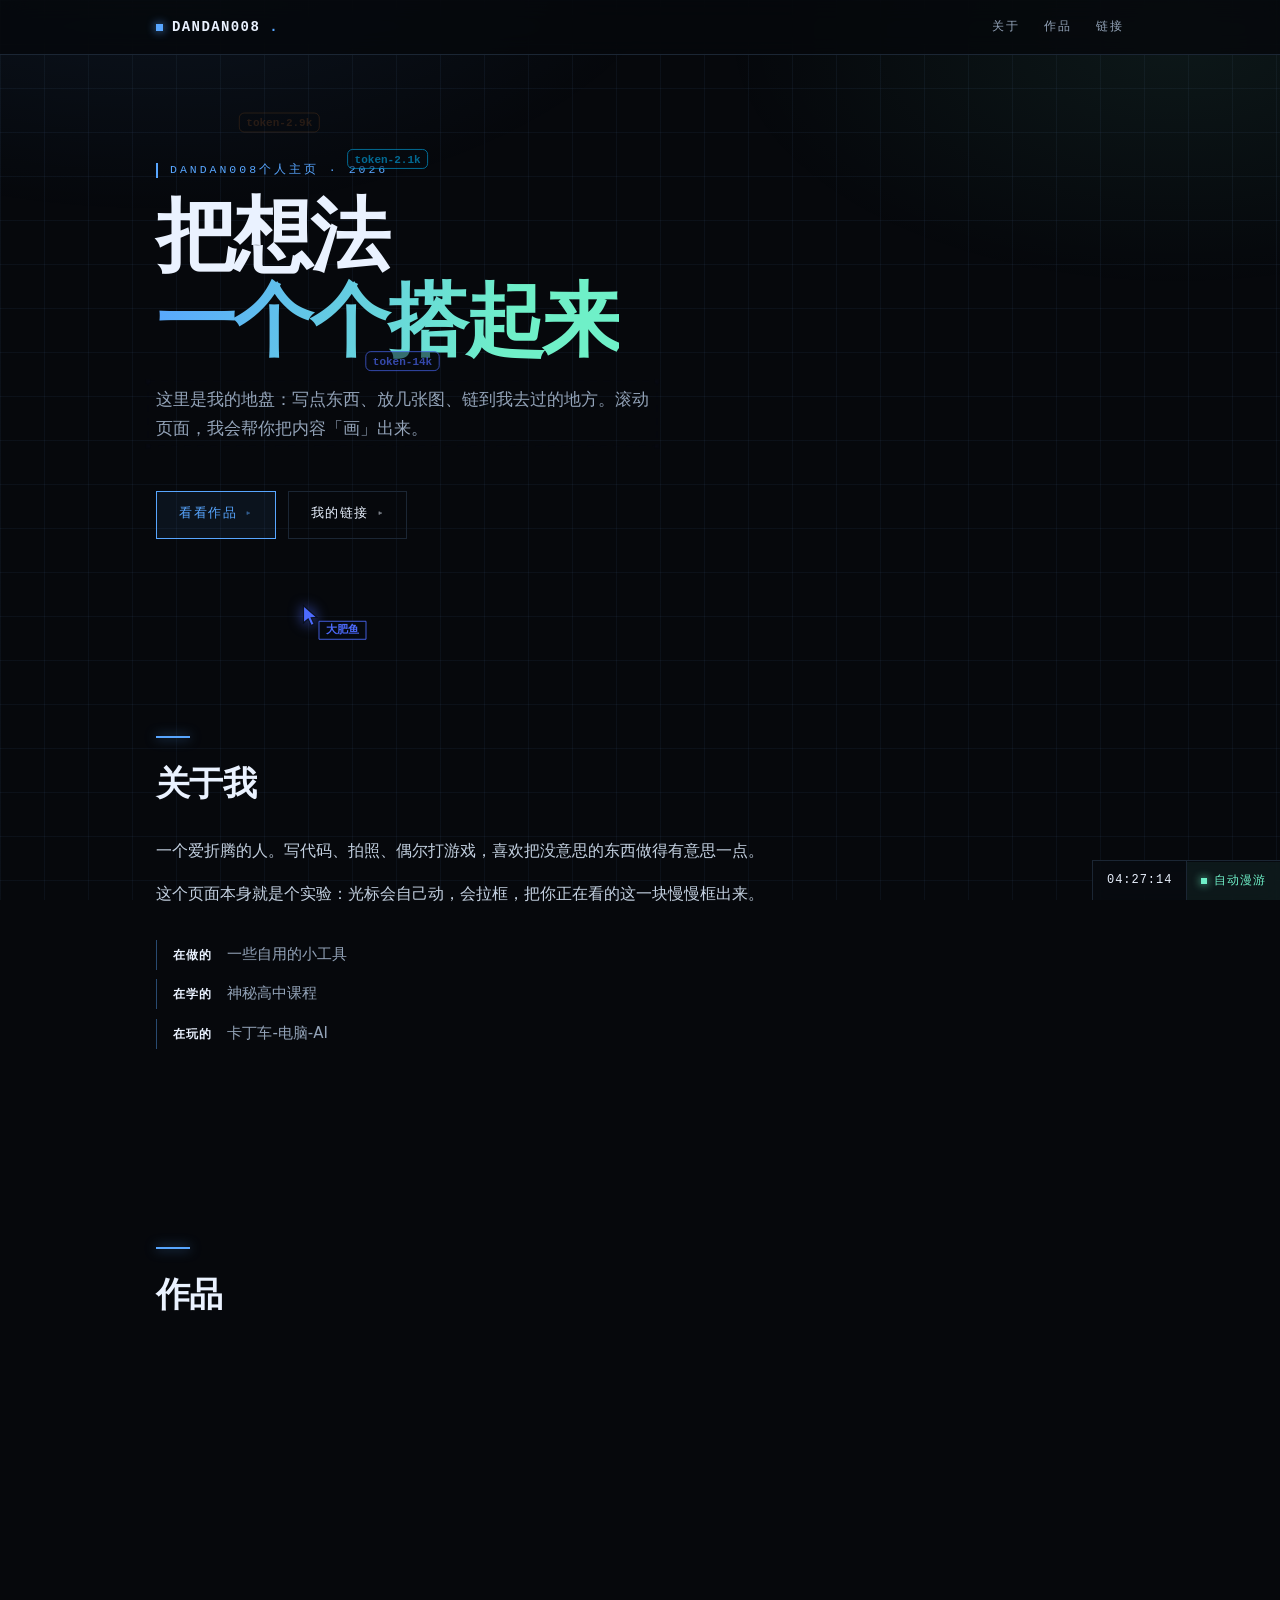
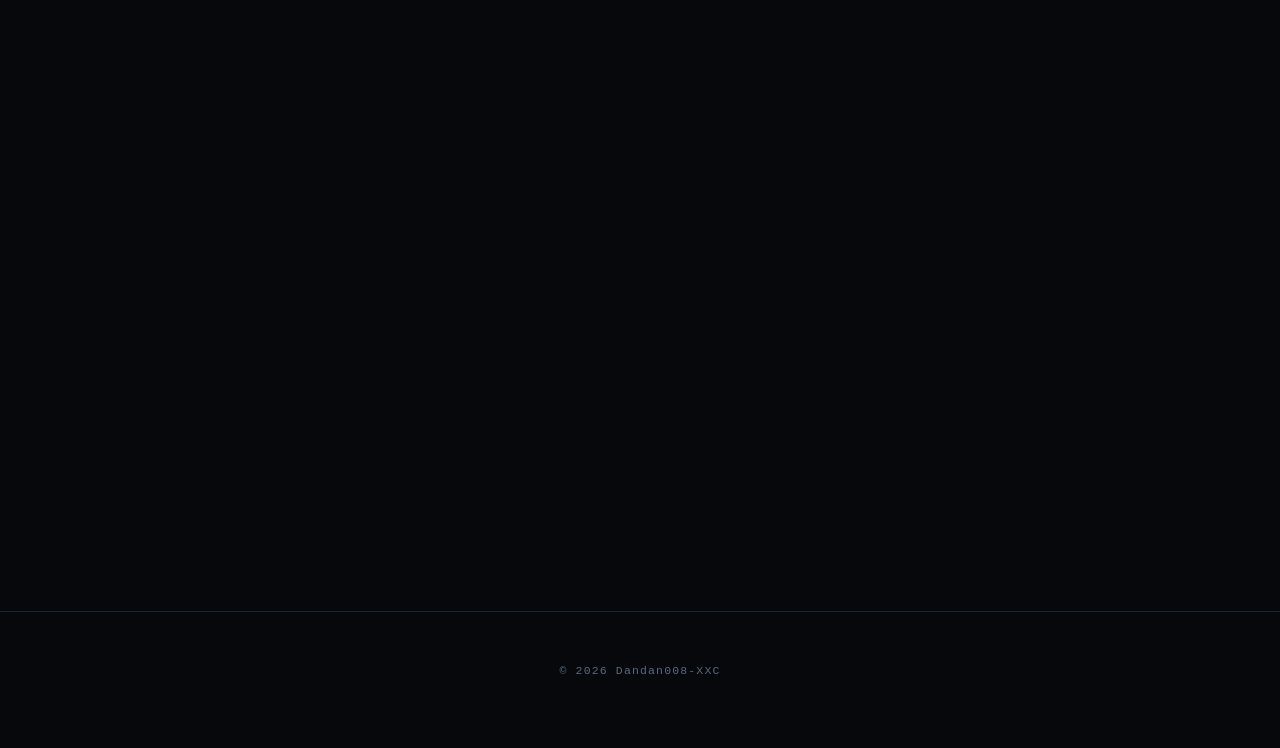
==== commit 392a5514: "编辑器保存前重载 build.py，避免改了模板后保存还用旧模板重建" ====
--- a/index.html
+++ b/index.html
@@ -49,11 +49,6 @@
   <section id="work">
     <h2 data-piece>作品</h2>
     <div class="cards">
-      <article class="card" data-piece>
-        <div class="tag">工具</div>
-        <h3>工具箱</h3>
-        <p>把零碎的小程序收进一个本地入口，双击就能开。</p>
-      </article>
       <article class="card" data-piece>
         <div class="tag">实验</div>
         <h3>光标画布</h3>
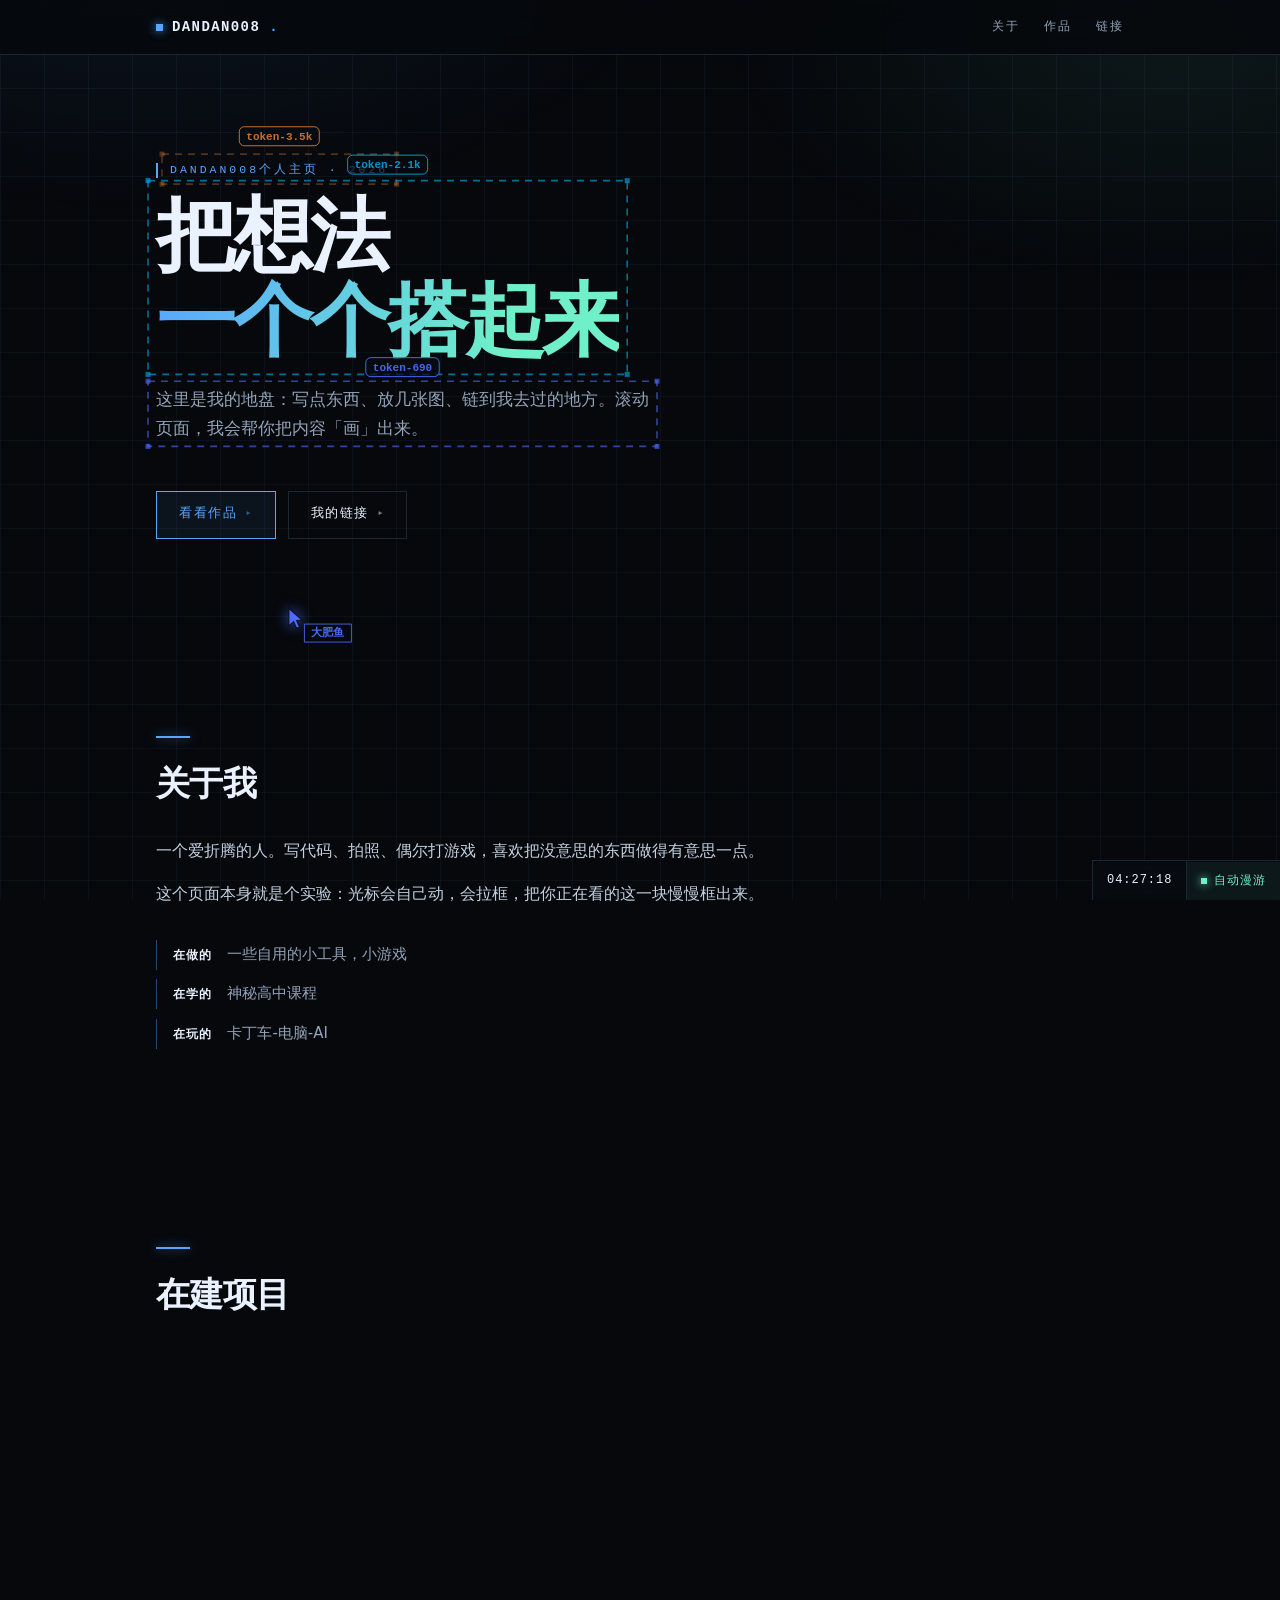
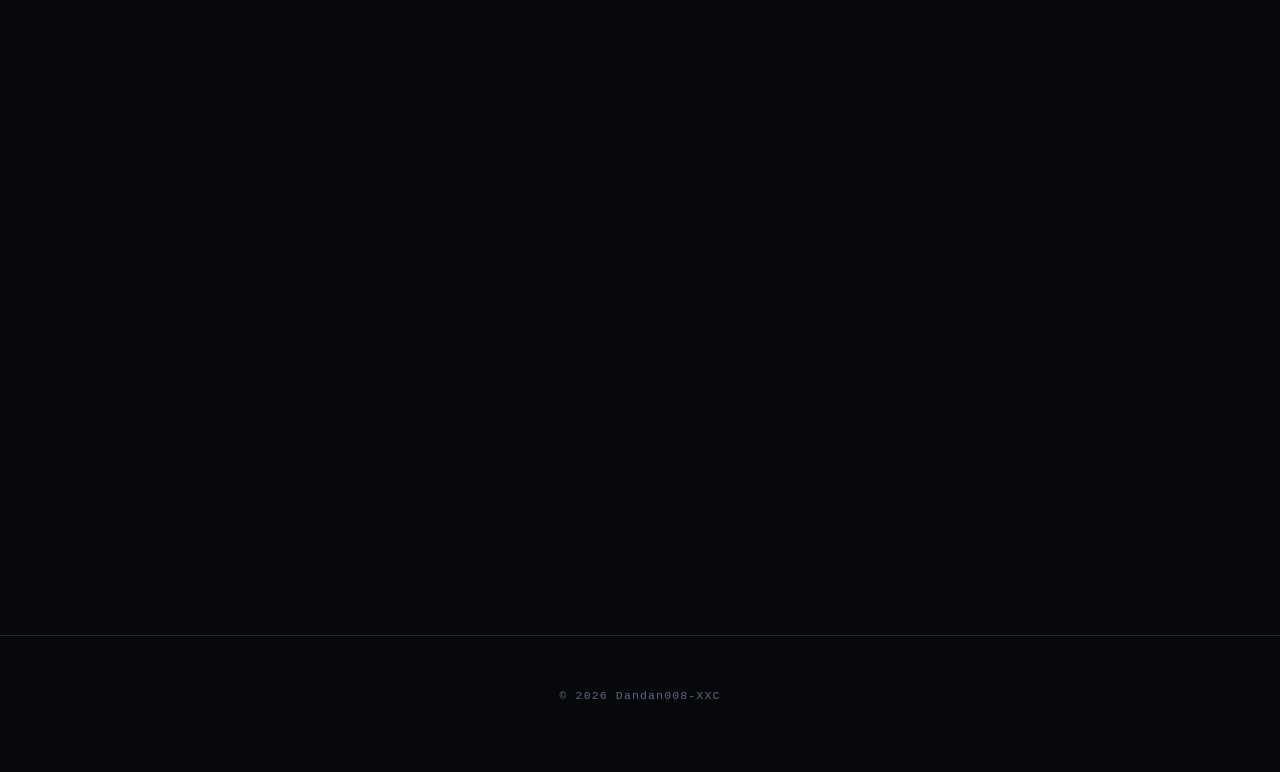
==== commit d3bb469b: "作品卡片可点进详情页：build.py 生成 p/*.html，编辑页加「详情页」分区，跨页过渡" ====
--- a/index.html
+++ b/index.html
@@ -40,25 +40,27 @@
     <p data-piece>一个爱折腾的人。写代码、拍照、偶尔打游戏，喜欢把没意思的东西做得有意思一点。</p>
     <p data-piece>这个页面本身就是个实验：光标会自己动，会拉框，把你正在看的这一块慢慢框出来。</p>
     <ul class="facts">
-      <li data-piece><b>在做的</b> 一些自用的小工具</li>
+      <li data-piece><b>在做的</b> 一些自用的小工具，小游戏</li>
       <li data-piece><b>在学的</b> 神秘高中课程</li>
       <li data-piece><b>在玩的</b> 卡丁车-电脑-AI</li>
     </ul>
   </section>
 
   <section id="work">
-    <h2 data-piece>作品</h2>
+    <h2 data-piece>在建项目</h2>
     <div class="cards">
-      <article class="card" data-piece>
+      <a class="card" data-piece href="p/cursor-canvas.html">
         <div class="tag">实验</div>
         <h3>光标画布</h3>
         <p>就是你现在看到的这个：多光标协作，拖拽拉框。</p>
-      </article>
-      <article class="card" data-piece>
+        <span class="more">看详情 →</span>
+      </a>
+      <a class="card" data-piece href="p/notes.html">
         <div class="tag">记录</div>
         <h3>随手记</h3>
         <p>一些没整理完的想法，先放着。</p>
-      </article>
+        <span class="more">看详情 →</span>
+      </a>
     </div>
   </section>
 
--- a/style.css
+++ b/style.css
@@ -465,3 +465,28 @@
 @media (max-width: 560px) {
   .tower, .tower-slit { display: none; }
 }
+
+/* 作品卡片可以点进详情页 */
+a.card { text-decoration: none; color: inherit; }
+a.card:hover { border-color: rgba(88,166,255,.55); }
+a.card .more {
+  display: block; margin-top: 14px;
+  font: 10.5px/1 ui-monospace, Consolas, monospace;
+  letter-spacing: .16em; color: var(--accent); opacity: .7;
+}
+a.card:hover .more { opacity: 1; }
+
+/* 详情页 */
+.article { max-width: 720px; margin: 0 auto; padding: clamp(72px, 10vh, 120px) 24px 96px; }
+.article h1 { font-size: clamp(28px, 4.2vw, 46px); line-height: 1.24; margin: 12px 0 18px; }
+.article .lede { color: var(--dim); margin-bottom: 34px; }
+.article p { color: var(--txt); line-height: 1.95; margin: 0 0 20px; }
+.article .back { margin-top: 56px; }
+.nav .brand { text-decoration: none; color: inherit; }
+
+/* 跨页过渡（Chrome / Edge 支持时生效，不支持就普通跳转） */
+@view-transition { navigation: auto; }
+::view-transition-old(root) { animation: vt-out .16s ease both; }
+::view-transition-new(root) { animation: vt-in .26s ease both; }
+@keyframes vt-out { to { opacity: 0; transform: translateY(-8px); } }
+@keyframes vt-in { from { opacity: 0; transform: translateY(10px); } }
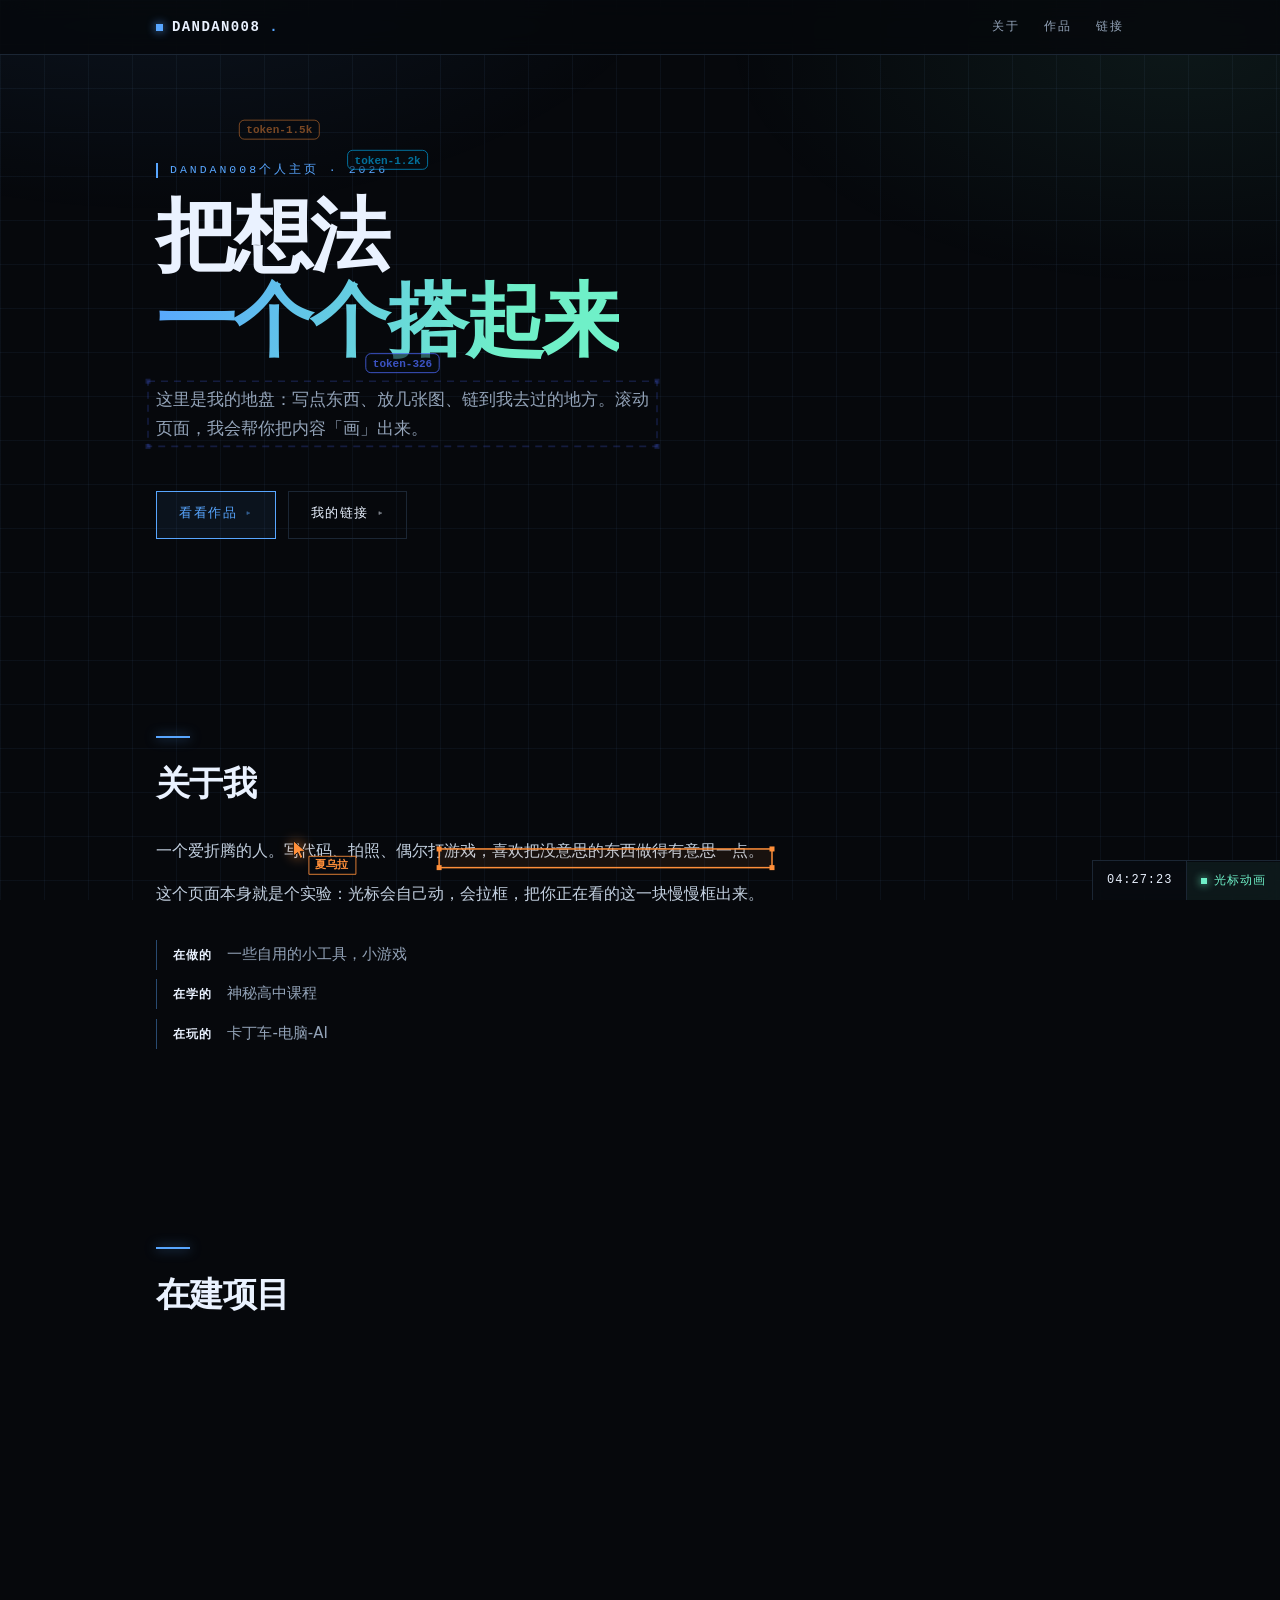
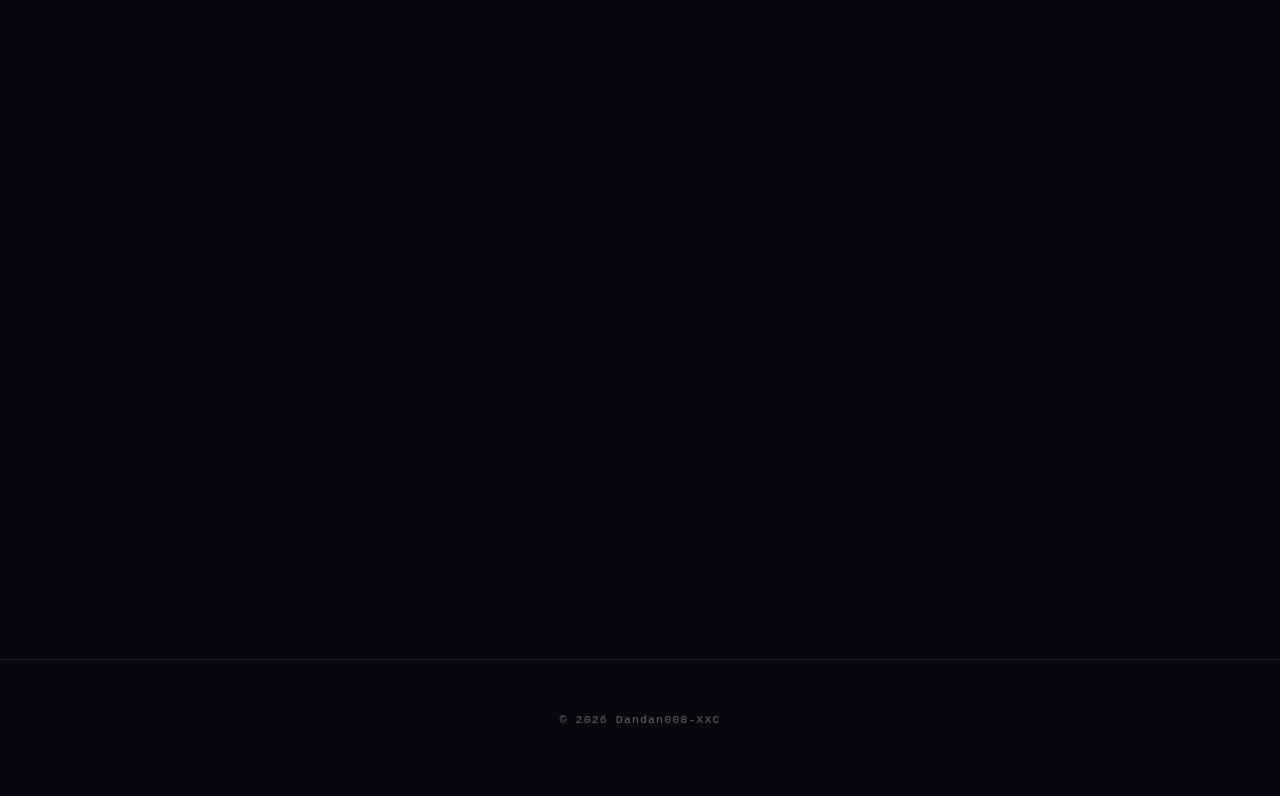
==== commit 79233d55: "点卡片转场：三只光标抓角、卡片刻拉满屏再跳转；HUD 文案改为「光标动画」" ====
--- a/index.html
+++ b/index.html
@@ -61,6 +61,12 @@
         <p>一些没整理完的想法，先放着。</p>
         <span class="more">看详情 →</span>
       </a>
+      <a class="card" data-piece href="p/dddgame.html">
+        <div class="tag">游戏</div>
+        <h3>《Dumb Dull Dorm》</h3>
+        <p>一个增量游戏，构思很庞大，现实很骨感，还在努力中</p>
+        <span class="more">看详情 →</span>
+      </a>
     </div>
   </section>
 
@@ -83,7 +89,7 @@
   <span class="hud-time" id="hudTime">--:--:--</span>
   <button type="button" class="hud-btn" id="hudBtn" aria-pressed="true"
           title="关掉后光标会飞到三个角上待着；再点一次继续">
-    <span class="led"></span><span class="hud-label">自动漫游</span>
+    <span class="led"></span><span class="hud-label">光标动画</span>
   </button>
 </div>
 
--- a/style.css
+++ b/style.css
@@ -490,3 +490,22 @@
 ::view-transition-new(root) { animation: vt-in .26s ease both; }
 @keyframes vt-out { to { opacity: 0; transform: translateY(-8px); } }
 @keyframes vt-in { from { opacity: 0; transform: translateY(10px); } }
+
+/* 点卡片：卡片刻拉成全屏 */
+.page-zoom {
+  position: fixed;
+  z-index: 38;
+  margin: 0;
+  overflow: hidden;
+  background: #0a0d12;
+  border: 1px solid rgba(88,166,255,.55);
+  box-shadow: 0 30px 80px rgba(0,0,0,.65);
+  transition: left .5s cubic-bezier(.22,.82,.28,1), top .5s cubic-bezier(.22,.82,.28,1),
+              width .5s cubic-bezier(.22,.82,.28,1), height .5s cubic-bezier(.22,.82,.28,1),
+              border-color .5s ease;
+}
+.page-zoom.grow {
+  left: 0 !important; top: 0 !important;
+  width: 100vw !important; height: 100vh !important;
+  border-color: rgba(88,166,255,.18);
+}
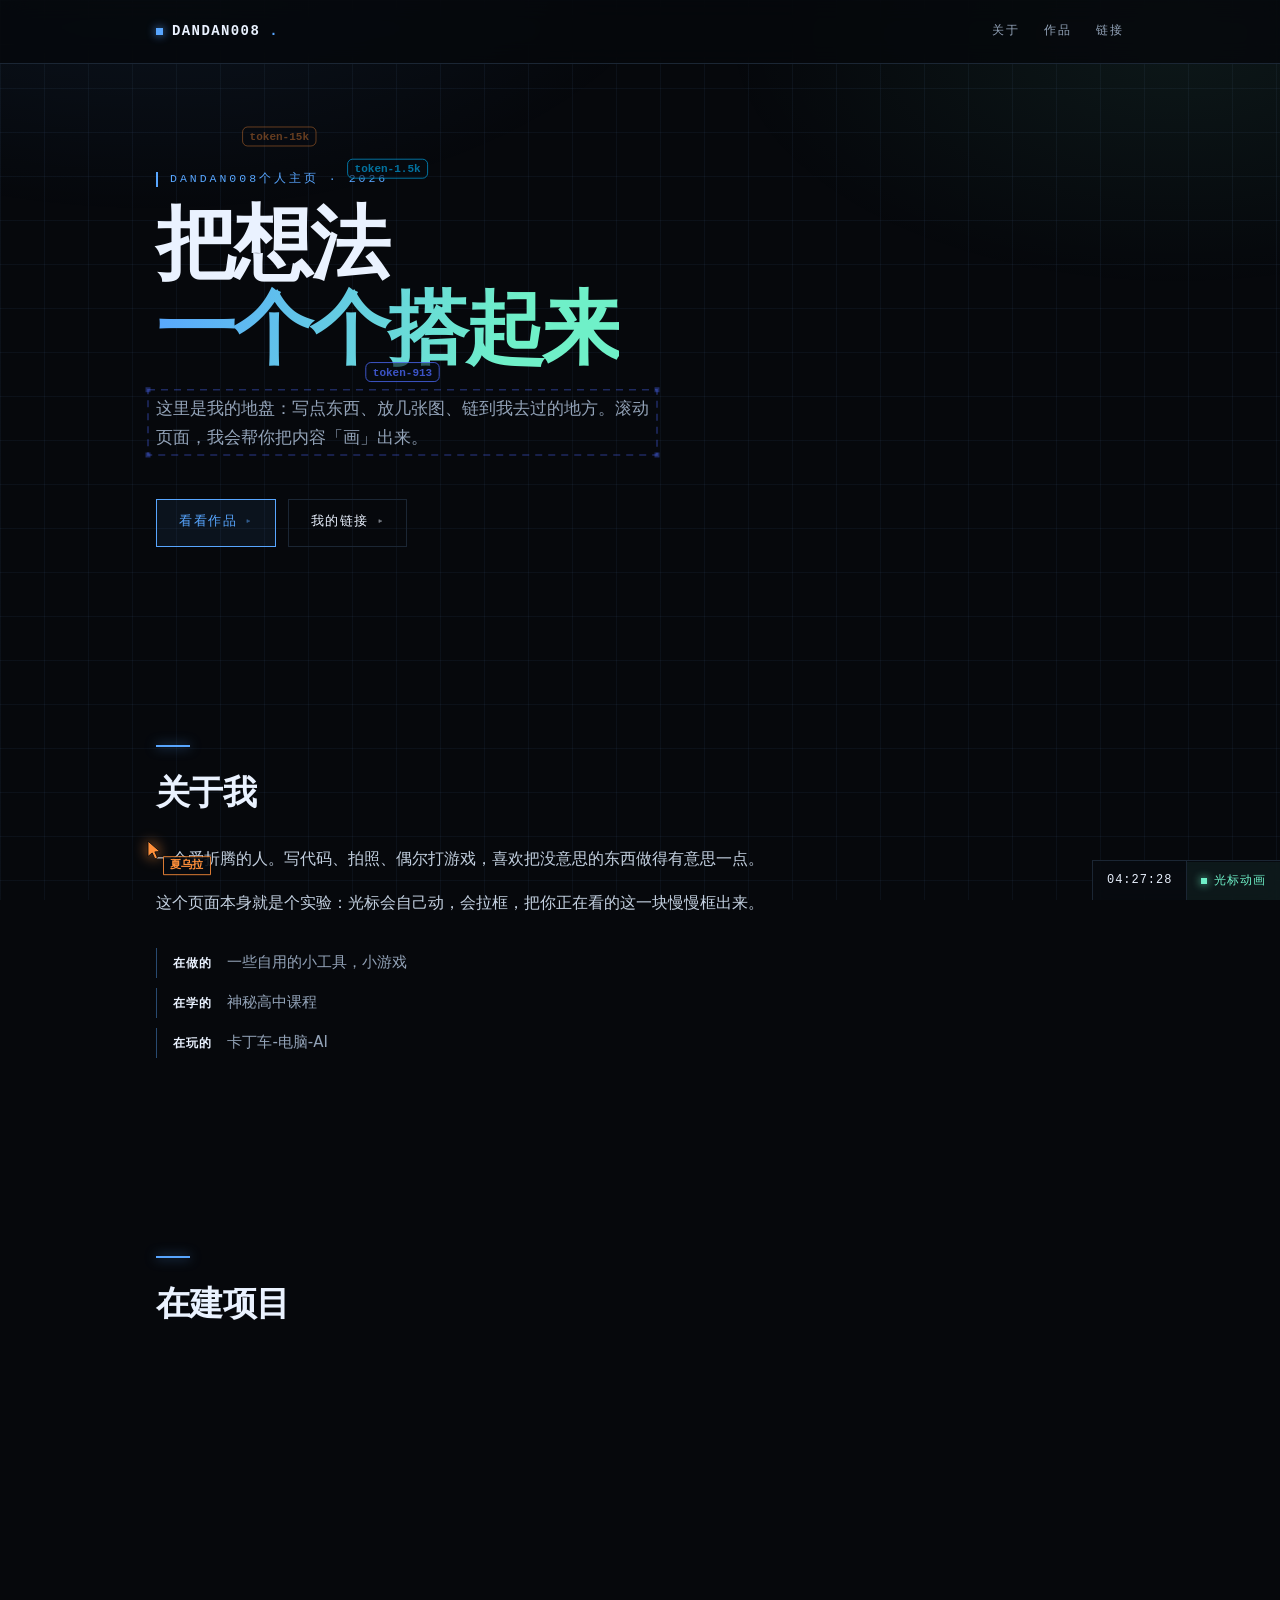
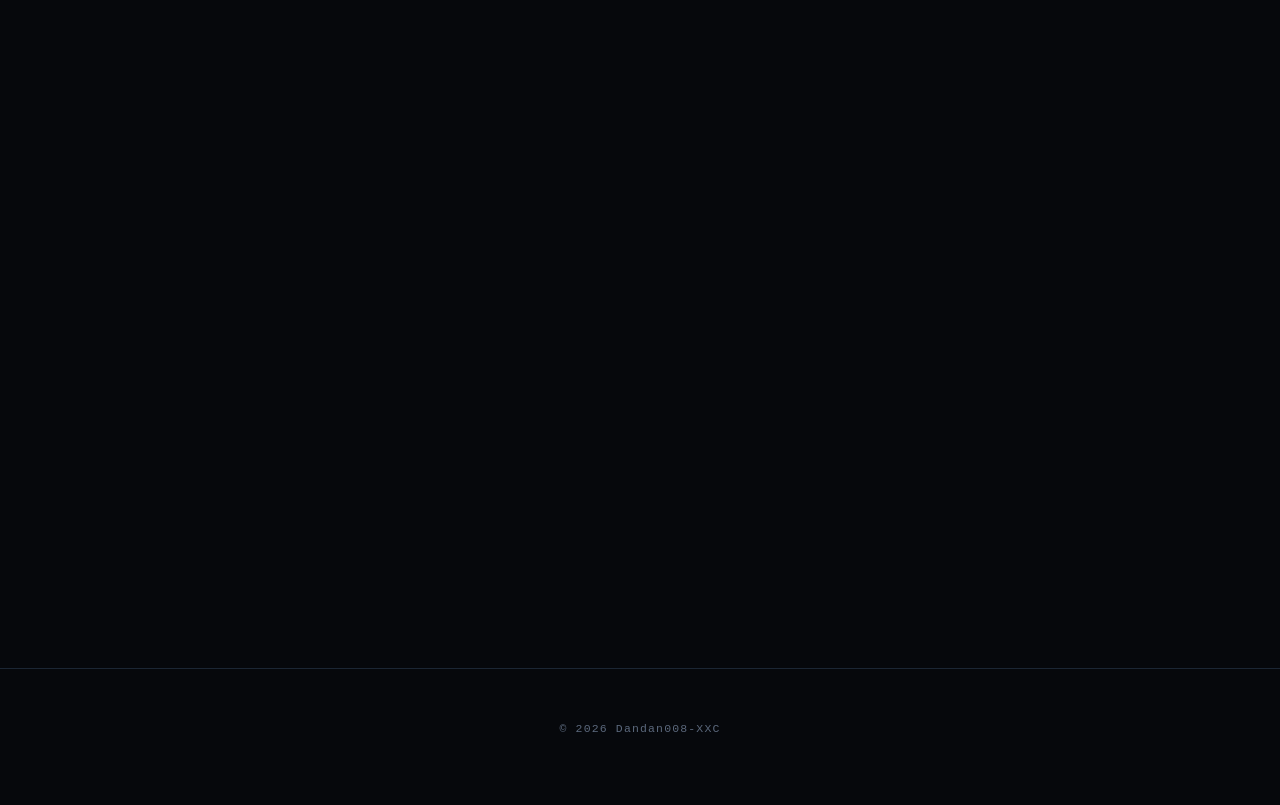
==== commit ea35d241: "编辑器：站点分区加网页图标（上传/填路径），build 输出 favicon，没有则用内置 SVG" ====
--- a/index.html
+++ b/index.html
@@ -4,6 +4,7 @@
 <meta charset="utf-8" />
 <meta name="viewport" content="width=device-width, initial-scale=1" />
 <title>Dandan008-个人主页</title>
+<link rel="icon" href="data:image/svg+xml,%3Csvg xmlns='http://www.w3.org/2000/svg' viewBox='0 0 64 64'%3E%3Crect width='64' height='64' rx='12' fill='%230b0e14'/%3E%3Crect x='14' y='14' width='10' height='36' fill='%235b9dff'/%3E%3Crect x='30' y='26' width='20' height='10' fill='%237ef0c8'/%3E%3C/svg%3E" />
 <link rel="stylesheet" href="style.css" />
 </head>
 <body>
--- a/style.css
+++ b/style.css
@@ -491,21 +491,187 @@
 @keyframes vt-out { to { opacity: 0; transform: translateY(-8px); } }
 @keyframes vt-in { from { opacity: 0; transform: translateY(10px); } }
 
-/* 点卡片：卡片刻拉成全屏 */
+/* 点卡片：卡片刻拉成全屏（用 transform 缩放，不动布局） */
 .page-zoom {
   position: fixed;
+  left: 0; top: 0;
+  width: 100vw; height: 100vh;
   z-index: 38;
-  margin: 0;
   overflow: hidden;
+  transform-origin: 0 0;
+  will-change: transform;
   background: #0a0d12;
-  border: 1px solid rgba(88,166,255,.55);
-  box-shadow: 0 30px 80px rgba(0,0,0,.65);
-  transition: left .5s cubic-bezier(.22,.82,.28,1), top .5s cubic-bezier(.22,.82,.28,1),
-              width .5s cubic-bezier(.22,.82,.28,1), height .5s cubic-bezier(.22,.82,.28,1),
-              border-color .5s ease;
+  border: 1px solid rgba(88,166,255,.45);
+  transition: transform .5s cubic-bezier(.22,.82,.28,1), border-color .5s ease;
 }
 .page-zoom.grow {
-  left: 0 !important; top: 0 !important;
-  width: 100vw !important; height: 100vh !important;
+  transform: translate(0, 0) scale(1) !important;
   border-color: rgba(88,166,255,.18);
 }
+
+/* 放大层里的卡片壳：吃掉边框和底色，只留排版 */
+.page-zoom > .card {
+  width: 100%; height: 100%; margin: 0;
+  border: 0; background: none; box-shadow: none;
+}
+.page-zoom > .card::before,
+.page-zoom > .card::after { display: none; }
+
+/* ===== 可点击元素：统一的可点感 ===== */
+a, button { cursor: pointer; }
+a:focus-visible, button:focus-visible { outline: 1px solid var(--accent); outline-offset: 3px; }
+
+/* 导航 */
+.nav a { padding: 6px 0; }
+.nav a:hover { text-shadow: 0 0 14px rgba(88,166,255,.5); }
+
+/* 按钮：悬浮抬一点，按下回弹 */
+.btn:hover { transform: translateY(-1px); }
+.btn:active { transform: translateY(1px); }
+.btn.primary:hover { box-shadow: 0 0 0 1px rgba(88,166,255,.55), 0 10px 30px -14px rgba(88,166,255,.6); }
+
+/* 链接行：整行可点 —— 左侧竖条 + 背景扫过 */
+.links li { position: relative; }
+.links li::before {
+  content: ""; position: absolute; left: 0; top: 0; bottom: 0; width: 2px;
+  background: var(--accent); transform: scaleY(0); transition: transform .22s;
+}
+.links li:hover::before, .links li:focus-within::before { transform: scaleY(1); }
+.links a, .links button { transition: padding .25s, color .25s, background .22s; }
+.links a:hover, .links button:hover { background: linear-gradient(90deg, rgba(88,166,255,.10), transparent 65%); }
+
+/* 卡片：抬高阴影（不改 transform，避开 piece-pop 动画） */
+a.card { transition: border-color .25s, box-shadow .25s, background .25s; }
+a.card:hover { box-shadow: 0 16px 44px -26px rgba(88,166,255,.9), inset 0 0 0 1px rgba(88,166,255,.14); }
+a.card:hover .more { text-decoration: underline; text-underline-offset: 3px; }
+
+/* HUD 开关 */
+.hud-btn:hover { background: rgba(255,255,255,.045); }
+
+/* 站名：也是链接，给点反馈 */
+.nav .brand { transition: color .2s, text-shadow .2s; }
+.nav .brand:hover { color: #fff; text-shadow: 0 0 16px rgba(88,166,255,.55); }
+
+/* ===== 随手记：书架 ===== */
+.shelf-wrap { margin-top: 46px; }
+.shelf-title {
+  font-size: clamp(20px, 2.4vw, 26px);
+  margin: 0 0 10px;
+  letter-spacing: .04em;
+}
+.shelf-title::before {
+  content: ""; display: inline-block; width: 22px; height: 1px;
+  margin-right: 12px; vertical-align: middle; background: var(--accent);
+  box-shadow: 0 0 10px rgba(88,166,255,.7);
+}
+.shelf-lede { color: var(--dim); margin: 0 0 26px; font-size: 14.5px; }
+
+.shelf { position: relative; padding-bottom: 20px; }
+.shelf-row {
+  list-style: none; margin: 0; padding: 0 4px;
+  display: flex; align-items: flex-end; gap: 7px; flex-wrap: wrap;
+  min-height: 212px;
+}
+.shelf-item { display: flex; align-items: flex-end; height: 212px; }
+
+/* 书脊 */
+.spine {
+  position: relative;
+  width: 44px; height: var(--h, 168px);
+  padding: 12px 6px;
+  display: flex; flex-direction: column; align-items: center; justify-content: space-between;
+  border: 1px solid rgba(224,185,106,.42);
+  border-bottom: 0;
+  background: linear-gradient(180deg, rgba(224,185,106,.13), rgba(224,185,106,.03) 60%, rgba(0,0,0,0));
+  color: #d9c49a;
+  font: 12px/1.15 ui-monospace, Consolas, "Microsoft YaHei", monospace;
+  cursor: pointer;
+  transition: transform .22s ease, border-color .22s, background .22s, color .22s, box-shadow .22s;
+}
+.spine-t { writing-mode: vertical-rl; text-orientation: mixed; letter-spacing: .18em; }
+.spine-d { writing-mode: vertical-rl; font-size: 9.5px; opacity: .5; letter-spacing: .1em; }
+.spine:hover {
+  transform: translateY(-8px);
+  border-color: rgba(224,185,106,.85);
+  color: #fff;
+  box-shadow: 0 10px 26px -16px rgba(224,185,106,.8);
+}
+.spine.is-active {
+  transform: translateY(-10px);
+  border-color: rgba(224,185,106,1);
+  background: linear-gradient(180deg, rgba(224,185,106,.26), rgba(224,185,106,.05));
+  color: #fff;
+  box-shadow: 0 12px 30px -16px rgba(224,185,106,.9);
+}
+
+/* 图片板 */
+.plate {
+  height: 178px; width: 148px; padding: 6px; margin-bottom: 6px;
+  border: 1px solid rgba(224,185,106,.4);
+  background: #0b0e14;
+  cursor: pointer;
+  transition: transform .22s, border-color .22s, box-shadow .22s;
+}
+.plate img { height: 100%; width: 100%; display: block; object-fit: cover; }
+.is-plate { flex-direction: column; align-items: center; justify-content: flex-end; gap: 0; }
+.is-plate .plate { margin-bottom: 0; border-bottom-color: rgba(224,185,106,.65); }
+
+/* 图片板底座：台口 + 柱身 + 台脚，三段平色，不用渐变 */
+.plate-base {
+  margin-top: 0;
+  display: flex; flex-direction: column; align-items: center;
+  position: relative; z-index: 1;
+}
+.plate-base .cap-cap {
+  width: 166px; height: 7px;
+  background: #12161f;
+  border: 1px solid rgba(224,185,106,.55);
+  border-bottom: 0;
+}
+.plate-base .cap-die {
+  width: 148px; height: 24px;
+  display: flex; align-items: center; justify-content: center;
+  background: #0d1017;
+  border-left: 1px solid rgba(224,185,106,.55);
+  border-right: 1px solid rgba(224,185,106,.55);
+}
+.plate-base .cap-foot {
+  width: 176px; height: 7px;
+  background: #12161f;
+  border: 1px solid rgba(224,185,106,.55);
+}
+.is-plate:has(.plate.is-active) .plate-base .cap-cap,
+.is-plate:has(.plate.is-active) .plate-base .cap-die,
+.is-plate:has(.plate.is-active) .plate-base .cap-foot { border-color: #e0b96a; }
+.is-plate:has(.plate.is-active) .plate-cap { color: #f0d9a8; }
+.plate-cap { color: #f0d9a8; }
+.plate-cap {
+  margin: 0; max-width: 140px; font: 11px/1.3 ui-monospace, Consolas, "Microsoft YaHei", monospace;
+  color: var(--dim); text-align: center; white-space: nowrap; overflow: hidden; text-overflow: ellipsis;
+  transition: color .2s;
+}
+
+.plate:hover, .plate.is-active {
+  transform: translateY(-8px);
+  border-color: rgba(224,185,106,.95);
+  box-shadow: 0 12px 30px -16px rgba(224,185,106,.85);
+}
+
+/* 架板 */
+.shelf-board {
+  height: 2px;
+  background: linear-gradient(90deg, transparent, rgba(224,185,106,.55) 12%, rgba(224,185,106,.75) 50%, rgba(224,185,106,.55) 88%, transparent);
+  box-shadow: 0 0 20px rgba(224,185,106,.35);
+}
+
+/* 阅读区 */
+.reader { margin-top: 44px; border-top: 1px solid var(--line); padding-top: 30px; }
+.note-meta {
+  font: 10.5px/1 ui-monospace, Consolas, monospace;
+  letter-spacing: .16em; color: var(--dim); margin: 0 0 12px;
+}
+.note h2 { font-size: clamp(22px, 3vw, 30px); margin: 0 0 10px; }
+.note-sum { color: var(--accent-2); margin: 0 0 22px; }
+.note p { color: #c6d2e1; }
+.note figure { margin: 22px 0; }
+.note img { max-width: 100%; border: 1px solid var(--line); display: block; }
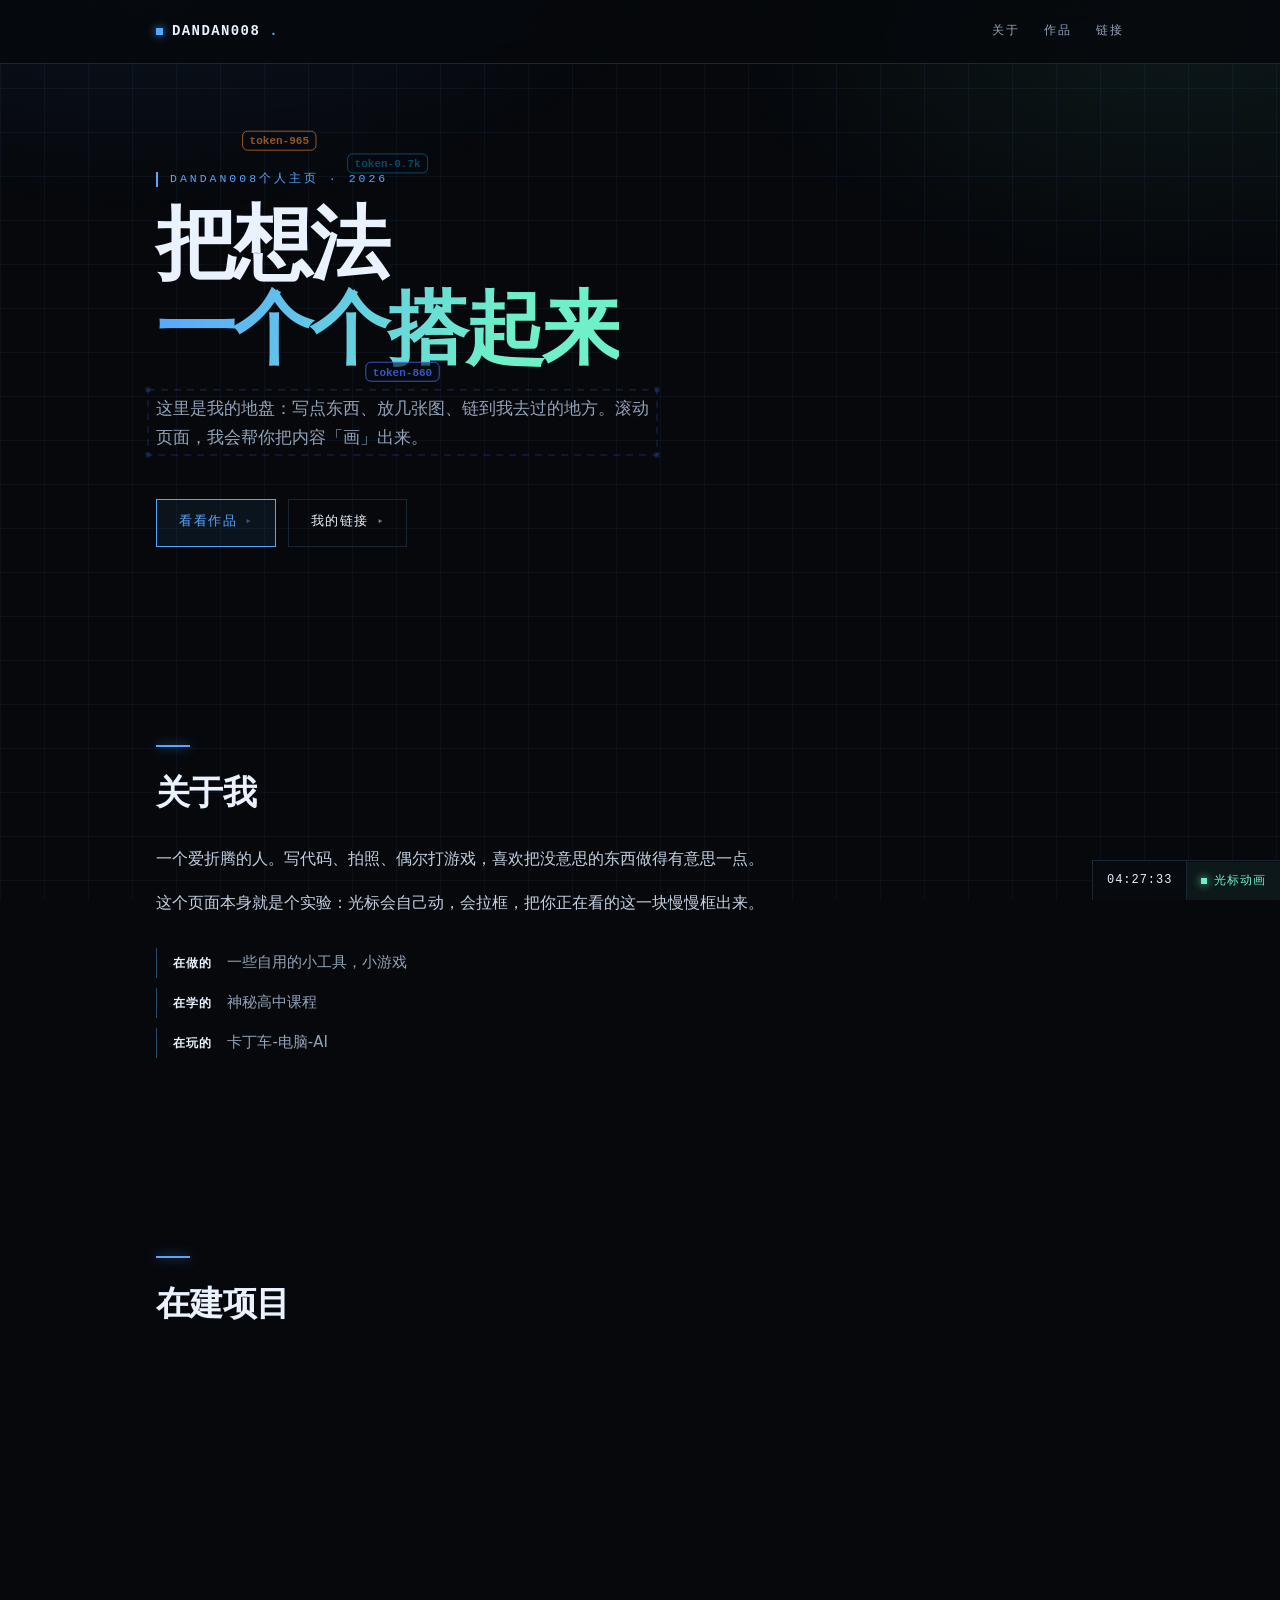
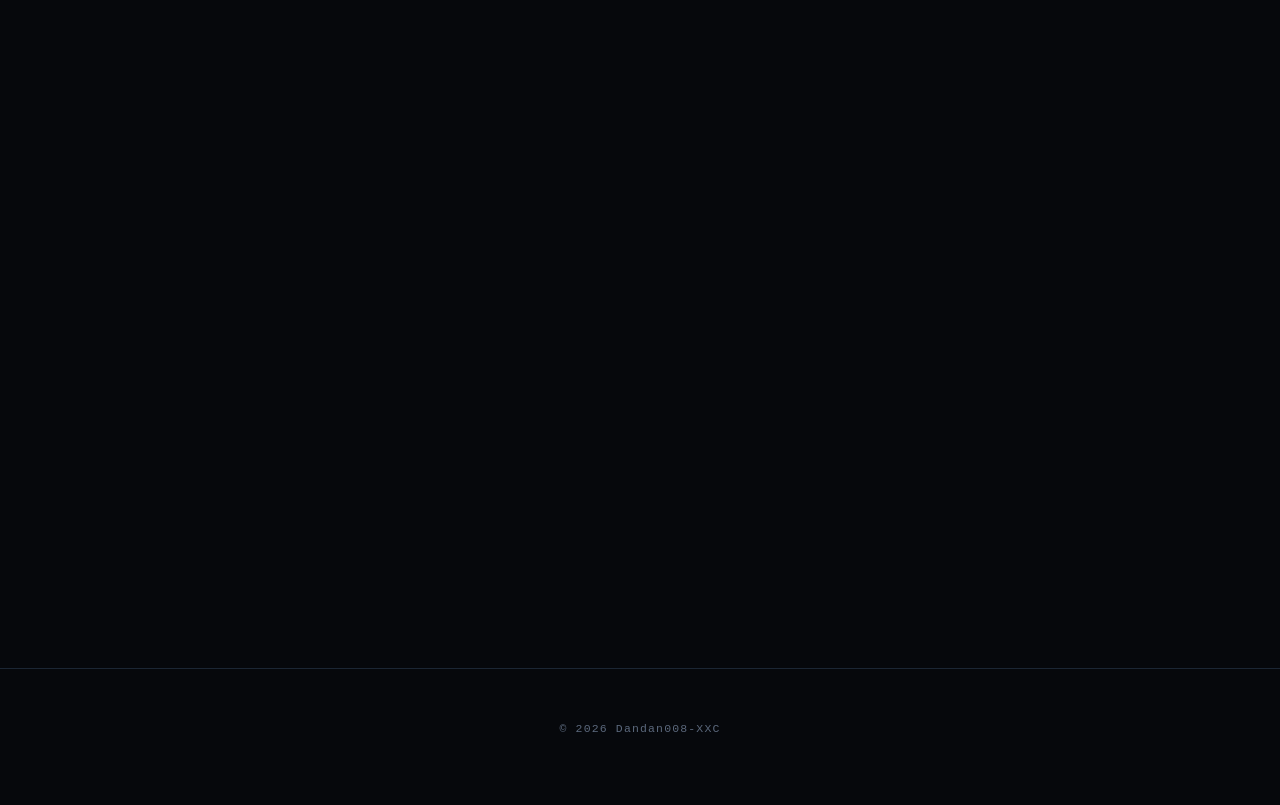
==== commit 33f92fbc: "icon" ====
--- a/index.html
+++ b/index.html
@@ -4,7 +4,7 @@
 <meta charset="utf-8" />
 <meta name="viewport" content="width=device-width, initial-scale=1" />
 <title>Dandan008-个人主页</title>
-<link rel="icon" href="data:image/svg+xml,%3Csvg xmlns='http://www.w3.org/2000/svg' viewBox='0 0 64 64'%3E%3Crect width='64' height='64' rx='12' fill='%230b0e14'/%3E%3Crect x='14' y='14' width='10' height='36' fill='%235b9dff'/%3E%3Crect x='30' y='26' width='20' height='10' fill='%237ef0c8'/%3E%3C/svg%3E" />
+<link rel="icon" href="media/icon__tou.jpg" />
 <link rel="stylesheet" href="style.css" />
 </head>
 <body>
